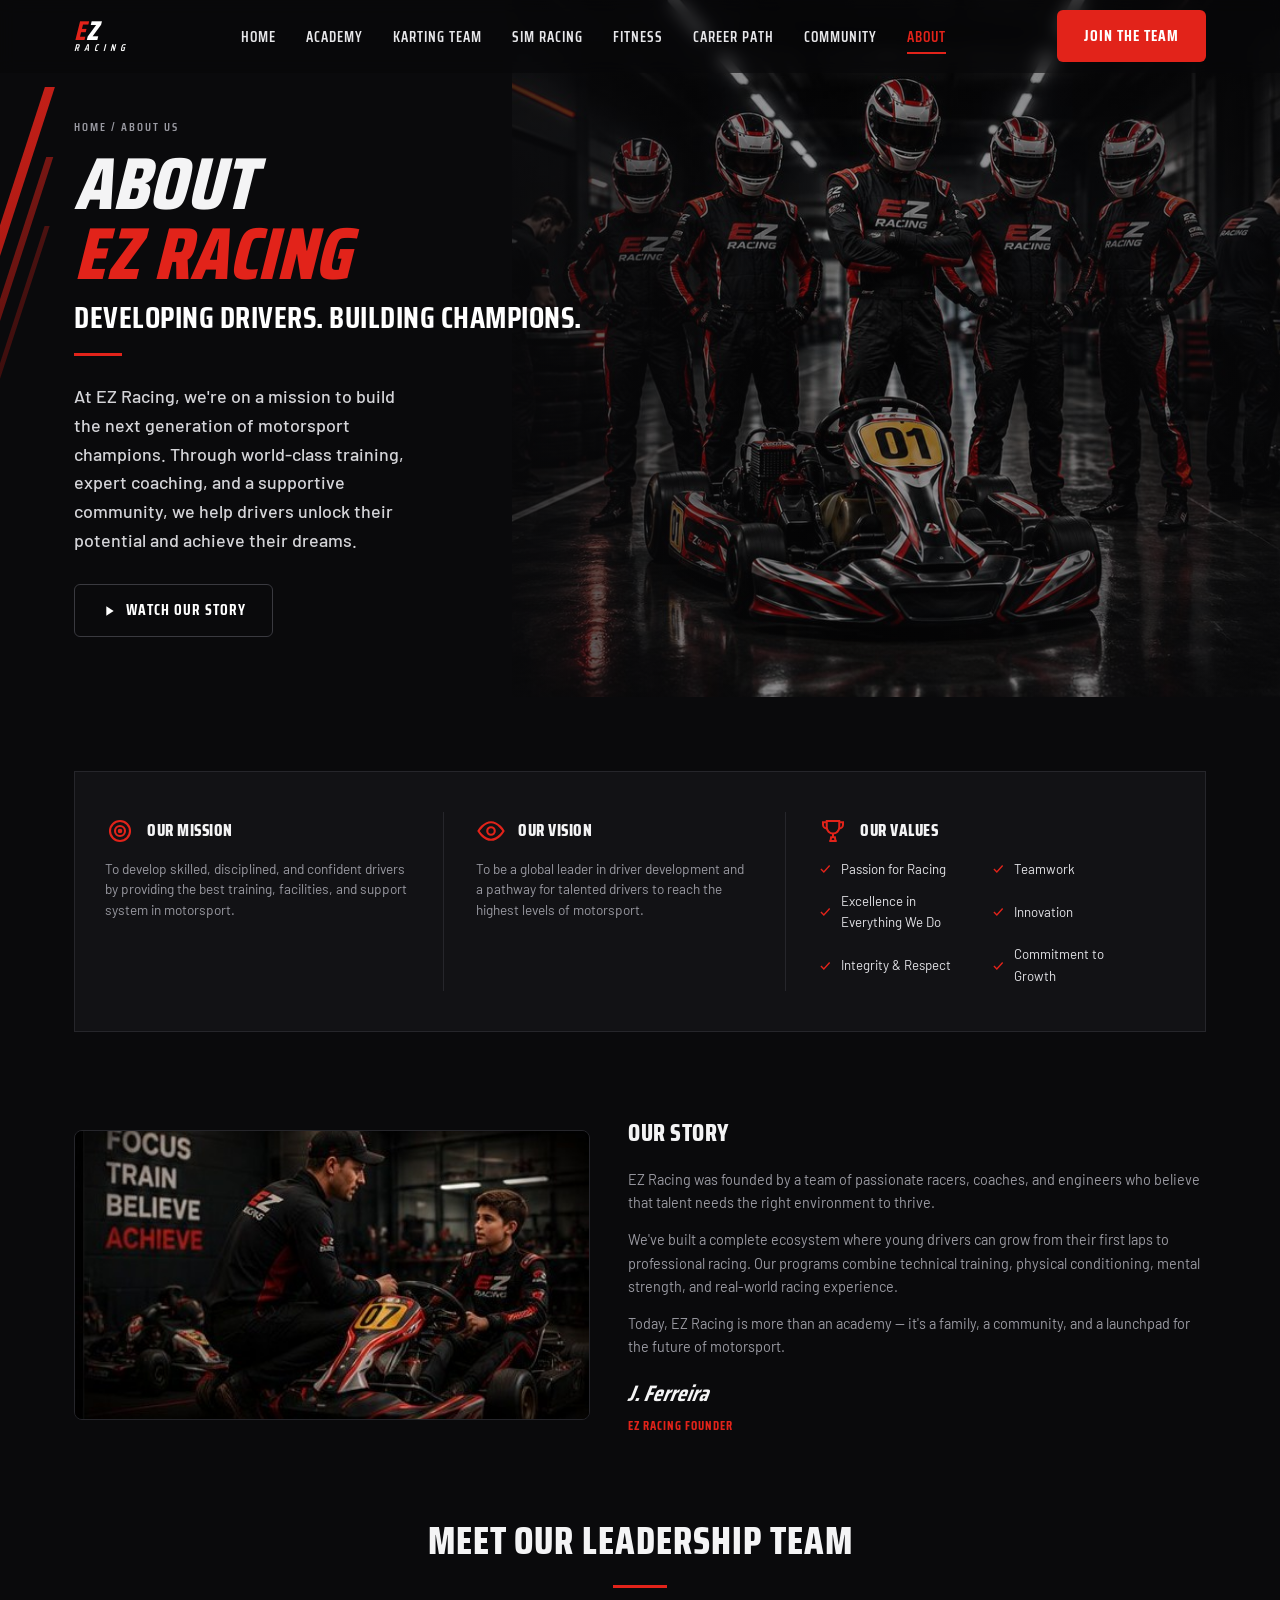
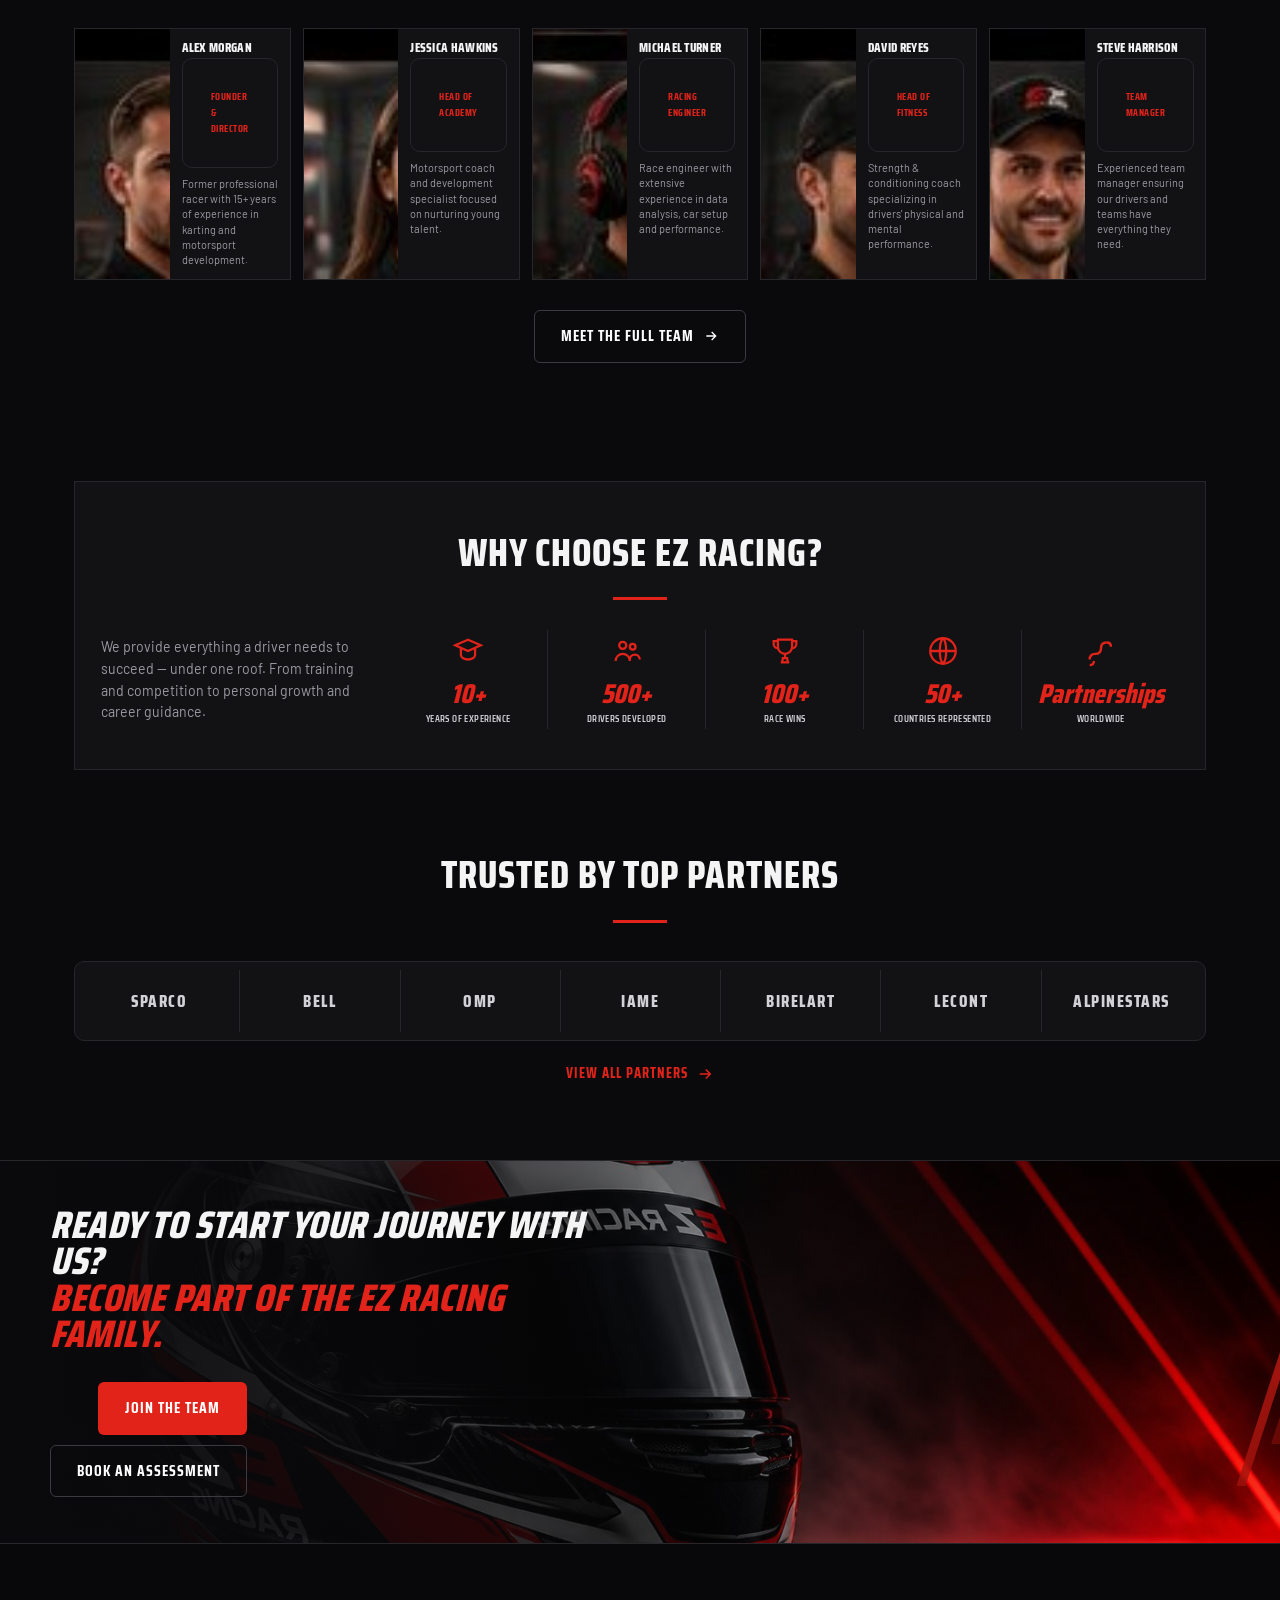
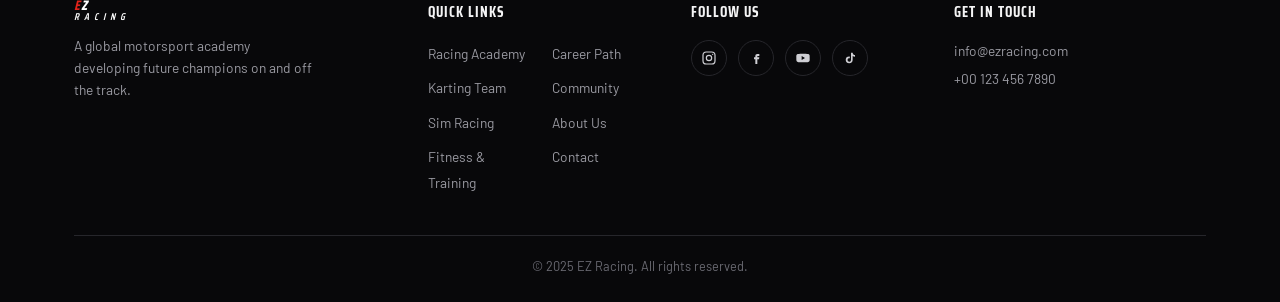
==== about.html @ 5714d6e9 "Add files via upload" ====
<!DOCTYPE html>
<html lang="en">
<head>
<meta charset="UTF-8">
<meta name="viewport" content="width=device-width, initial-scale=1.0">
<title>About — EZ Racing</title>
<link rel="preconnect" href="https://fonts.googleapis.com">
<link rel="preconnect" href="https://fonts.gstatic.com" crossorigin>
<link href="https://fonts.googleapis.com/css2?family=Saira+Condensed:ital,wght@0,500;0,600;0,700;0,800;1,700;1,800&family=Barlow:wght@400;500;600;700&display=swap" rel="stylesheet">
<link rel="stylesheet" href="assets/css/styles.css">
</head>
<body><header id="hdr">
  <div class="wrap nav">
    <a href="index.html" class="logo"><span class="e ez"><b>E</b>Z</span><small>RACING</small></a>
    <ul class="nav-links" id="navlinks">
      <li><a href="index.html">Home</a></li>
      <li><a href="academy.html">Academy</a></li>
      <li><a href="karting-team.html">Karting Team</a></li>
      <li><a href="sim-racing.html">Sim Racing</a></li>
      <li><a href="fitness.html">Fitness</a></li>
      <li><a href="career-path.html">Career Path</a></li>
      <li><a href="community.html">Community</a></li>
      <li><a href="about.html" class="active">About</a></li>
    </ul>
    <div class="nav-cta">
      <a href="contact.html?type=join" class="btn btn-red">Join The Team</a>
      <button class="hamburger" id="burger" aria-label="Menu"><span></span><span></span><span></span></button>
    </div>
  </div>
</header>
<section class="hero hero-sub">
  <div class="hero-bg"><div class="hero-kart"><img src="assets/img/karting-team.jpg" alt="EZ Racing team"></div></div>
  <div class="slash"><i></i><i></i><i></i></div>
  <div class="wrap hero-inner">
    <div class="crumb"><a href="index.html">Home</a> / About Us</div>
    <h1 class="display">About<br><span class="red">EZ Racing</span></h1>
    <span class="kt-sub">Developing Drivers. Building Champions.</span>
    <p class="lead">At EZ Racing, we're on a mission to build the next generation of motorsport champions. Through world-class training, expert coaching, and a supportive community, we help drivers unlock their potential and achieve their dreams.</p>
    <div class="hero-actions">
      <a href="about.html#story" class="btn btn-ghost btn-play"><svg viewBox="0 0 24 24" fill="currentColor"><path d="M8 5v14l11-7z"/></svg> Watch Our Story</a>
    </div>
  </div>
</section>

<section class="section">
  <div class="wrap">
    <div class="panel reveal" style="margin-top:0">
      <div class="mvv-grid">
        <div class="mvv">
          <div class="mvv-head"><svg viewBox="0 0 24 24" fill="none" stroke="currentColor" stroke-width="1.7"><circle cx="12" cy="12" r="8"/><circle cx="12" cy="12" r="4"/><circle cx="12" cy="12" r="1" fill="currentColor"/></svg><h3>Our Mission</h3></div>
          <p>To develop skilled, disciplined, and confident drivers by providing the best training, facilities, and support system in motorsport.</p>
        </div>
        <div class="mvv">
          <div class="mvv-head"><svg viewBox="0 0 24 24" fill="none" stroke="currentColor" stroke-width="1.7"><path d="M2 12s4-7 10-7 10 7 10 7-4 7-10 7-10-7-10-7z"/><circle cx="12" cy="12" r="3"/></svg><h3>Our Vision</h3></div>
          <p>To be a global leader in driver development and a pathway for talented drivers to reach the highest levels of motorsport.</p>
        </div>
        <div class="mvv">
          <div class="mvv-head"><svg viewBox="0 0 24 24" fill="none" stroke="currentColor" stroke-width="1.6"><path d="M7 4h10v5a5 5 0 0 1-10 0z"/><path d="M7 5H4v2a3 3 0 0 0 3 3M17 5h3v2a3 3 0 0 1-3 3"/><path d="M12 14v3M9 20h6M10 20l.5-3h3l.5 3"/></svg><h3>Our Values</h3></div>
          <ul class="vals"><li><svg viewBox="0 0 24 24" fill="none" stroke="currentColor" stroke-width="2.4"><path d="M5 12l5 5L20 6"/></svg>Passion for Racing</li><li><svg viewBox="0 0 24 24" fill="none" stroke="currentColor" stroke-width="2.4"><path d="M5 12l5 5L20 6"/></svg>Teamwork</li><li><svg viewBox="0 0 24 24" fill="none" stroke="currentColor" stroke-width="2.4"><path d="M5 12l5 5L20 6"/></svg>Excellence in Everything We Do</li><li><svg viewBox="0 0 24 24" fill="none" stroke="currentColor" stroke-width="2.4"><path d="M5 12l5 5L20 6"/></svg>Innovation</li><li><svg viewBox="0 0 24 24" fill="none" stroke="currentColor" stroke-width="2.4"><path d="M5 12l5 5L20 6"/></svg>Integrity &amp; Respect</li><li><svg viewBox="0 0 24 24" fill="none" stroke="currentColor" stroke-width="2.4"><path d="M5 12l5 5L20 6"/></svg>Commitment to Growth</li></ul>
        </div>
      </div>
    </div>
  </div>
</section>

<section class="section tight">
  <div class="wrap">
    <div class="story-grid">
      <div class="story-img reveal" id="story"><img src="assets/img/about-story.jpg" alt="EZ Racing coaching"></div>
      <div class="story-text reveal">
        <h2>Our Story</h2>
        <p>EZ Racing was founded by a team of passionate racers, coaches, and engineers who believe that talent needs the right environment to thrive.</p>
        <p>We've built a complete ecosystem where young drivers can grow from their first laps to professional racing. Our programs combine technical training, physical conditioning, mental strength, and real-world racing experience.</p>
        <p>Today, EZ Racing is more than an academy — it's a family, a community, and a launchpad for the future of motorsport.</p>
        <div class="sig">J. Ferreira</div>
        <div class="sig-label">EZ Racing Founder</div>
      </div>
    </div>
  </div>
</section>

<section class="section tight">
  <div class="wrap">
    <h2 class="section-title reveal">Meet Our Leadership Team</h2>
    <div class="lead-grid"><article class="leadcard reveal"><div class="m"><img src="assets/img/lead-alex.jpg" alt="Alex Morgan"></div><div class="b"><h3>Alex Morgan</h3><div class="role">Founder &amp; Director</div><p>Former professional racer with 15+ years of experience in karting and motorsport development.</p></div></article>
<article class="leadcard reveal"><div class="m"><img src="assets/img/lead-jessica.jpg" alt="Jessica Hawkins"></div><div class="b"><h3>Jessica Hawkins</h3><div class="role">Head of Academy</div><p>Motorsport coach and development specialist focused on nurturing young talent.</p></div></article>
<article class="leadcard reveal"><div class="m"><img src="assets/img/lead-michael.jpg" alt="Michael Turner"></div><div class="b"><h3>Michael Turner</h3><div class="role">Racing Engineer</div><p>Race engineer with extensive experience in data analysis, car setup and performance.</p></div></article>
<article class="leadcard reveal"><div class="m"><img src="assets/img/lead-david.jpg" alt="David Reyes"></div><div class="b"><h3>David Reyes</h3><div class="role">Head of Fitness</div><p>Strength &amp; conditioning coach specializing in drivers' physical and mental performance.</p></div></article>
<article class="leadcard reveal"><div class="m"><img src="assets/img/lead-steve.jpg" alt="Steve Harrison"></div><div class="b"><h3>Steve Harrison</h3><div class="role">Team Manager</div><p>Experienced team manager ensuring our drivers and teams have everything they need.</p></div></article></div>
    <div style="text-align:center;margin-top:30px"><a href="drivers.html" class="btn btn-ghost">Meet The Full Team <svg viewBox="0 0 24 24" fill="none" stroke="currentColor" stroke-width="2"><path d="M5 12h14M13 6l6 6-6 6"/></svg></a></div>
  </div>
</section>

<section class="section tight">
  <div class="wrap">
    <div class="panel reveal">
      <h2 class="section-title" style="margin-top:0">Why Choose EZ Racing?</h2>
      <div class="why-grid" style="margin-top:30px">
        <p>We provide everything a driver needs to succeed — under one roof. From training and competition to personal growth and career guidance.</p>
        <div class="why-stats"><div class="action-stat"><svg viewBox="0 0 24 24" fill="none" stroke="currentColor" stroke-width="1.6"><path d="M3 8l9-4 9 4-9 4-9-4Z"/><path d="M7 10v5c0 1.5 2.5 3 5 3s5-1.5 5-3v-5"/></svg><div class="n">10+</div><div class="k">Years of Experience</div></div><div class="action-stat"><svg viewBox="0 0 24 24" fill="none" stroke="currentColor" stroke-width="1.6"><circle cx="9" cy="8" r="2.5"/><circle cx="16" cy="9" r="2"/><path d="M4 19c0-3 2.5-5 5-5s5 2 5 5M14 18c0-2 1.5-3.5 3.5-3.5S21 16 21 18"/></svg><div class="n">500+</div><div class="k">Drivers Developed</div></div><div class="action-stat"><svg viewBox="0 0 24 24" fill="none" stroke="currentColor" stroke-width="1.6"><path d="M7 4h10v5a5 5 0 0 1-10 0z"/><path d="M7 5H4v2a3 3 0 0 0 3 3M17 5h3v2a3 3 0 0 1-3 3"/><path d="M12 14v3M9 20h6M10 20l.5-3h3l.5 3"/></svg><div class="n">100+</div><div class="k">Race Wins</div></div><div class="action-stat"><svg viewBox="0 0 24 24" fill="none" stroke="currentColor" stroke-width="1.6"><circle cx="12" cy="12" r="9"/><path d="M3 12h18M12 3c3 3 3 15 0 18M12 3c-3 3-3 15 0 18"/></svg><div class="n">50+</div><div class="k">Countries Represented</div></div><div class="action-stat"><svg viewBox="0 0 24 24" fill="none" stroke="currentColor" stroke-width="1.7"><path d="M16 6c-3 0-4 2-4 4s-1 4-4 4-4 2-4 4"/><path d="M16 6c2 0 3 1 3 3M4 22c2 0 3-1 3-3"/></svg><div class="n">Partnerships</div><div class="k">Worldwide</div></div></div>
      </div>
    </div>
  </div>
</section>

<section class="section tight">
  <div class="wrap">
    <h2 class="section-title reveal">Trusted By Top Partners</h2>
    <div class="partners reveal" id="partners"><div class="partner">Sparco</div><div class="partner">Bell</div><div class="partner">OMP</div><div class="partner">IAME</div><div class="partner">BirelART</div><div class="partner">LeCont</div><div class="partner">Alpinestars</div></div>
    <div class="partners-view"><a href="about.html#partners" class="link-red">View All Partners <svg viewBox="0 0 24 24" fill="none" stroke="currentColor" stroke-width="2"><path d="M5 12h14M13 6l6 6-6 6"/></svg></a></div>
  </div>
</section>

<section class="cta">
  <div class="cta-bg"><img class="cta-helmet" src="assets/img/helmet.jpg" alt="EZ Racing helmet"></div>
  <div class="slash-r"><i></i><i></i></div>
  <div class="wrap cta-inner">
    <div>
      <h2 class="display">Ready To Start Your Journey With Us?<br><span class="red">Become Part Of The EZ Racing Family.</span></h2>
    </div>
    <div class="cta-actions">
      <a href="contact.html?type=join" class="btn btn-red">Join The Team</a>
      <a href="contact.html?type=booking" class="btn btn-ghost">Book An Assessment</a>
    </div>
  </div>
</section>
<footer>
  <div class="wrap">
    <div class="foot-grid">
      <div class="foot-col foot-about">
        <a href="index.html" class="logo"><span class="e ez"><b>E</b>Z</span><small>RACING</small></a>
        <p>A global motorsport academy developing future champions on and off the track.</p>
      </div>
      <div class="foot-col links">
        <h4>Quick Links</h4>
        <ul>
          <li><a href="academy.html">Racing Academy</a></li>
          <li><a href="career-path.html">Career Path</a></li>
          <li><a href="karting-team.html">Karting Team</a></li>
          <li><a href="community.html">Community</a></li>
          <li><a href="sim-racing.html">Sim Racing</a></li>
          <li><a href="about.html">About Us</a></li>
          <li><a href="fitness.html">Fitness &amp; Training</a></li>
          <li><a href="contact.html">Contact</a></li>
        </ul>
      </div>
      <div class="foot-col">
        <h4>Follow Us</h4>
        <div class="socials">
          <a href="https://instagram.com" aria-label="Instagram" target="_blank" rel="noopener"><svg viewBox="0 0 24 24" fill="none" stroke="currentColor" stroke-width="1.8"><rect x="3" y="3" width="18" height="18" rx="5"/><circle cx="12" cy="12" r="4"/><circle cx="17.5" cy="6.5" r="1" fill="currentColor" stroke="none"/></svg></a>
          <a href="https://facebook.com" aria-label="Facebook" target="_blank" rel="noopener"><svg viewBox="0 0 24 24" fill="currentColor"><path d="M14 9h3V6h-3c-2 0-3 1.3-3 3.2V11H9v3h2v7h3v-7h2.5l.5-3H14V9.5c0-.4.2-.5.6-.5Z"/></svg></a>
          <a href="https://youtube.com" aria-label="YouTube" target="_blank" rel="noopener"><svg viewBox="0 0 24 24" fill="currentColor"><path d="M22 8.2a3 3 0 0 0-2.1-2.1C18 5.5 12 5.5 12 5.5s-6 0-7.9.6A3 3 0 0 0 2 8.2 31 31 0 0 0 2 12a31 31 0 0 0 .1 3.8 3 3 0 0 0 2.1 2.1c1.9.6 7.8.6 7.8.6s6 0 7.9-.6a3 3 0 0 0 2.1-2.1A31 31 0 0 0 22 12a31 31 0 0 0-.1-3.8ZM10 15V9l5 3Z"/></svg></a>
          <a href="https://tiktok.com" aria-label="TikTok" target="_blank" rel="noopener"><svg viewBox="0 0 24 24" fill="currentColor"><path d="M16 4c.3 2 1.6 3.4 3.5 3.6v2.6c-1.3 0-2.5-.4-3.5-1.1v5.7a5.2 5.2 0 1 1-5.2-5.2c.3 0 .6 0 .9.1v2.7a2.6 2.6 0 1 0 1.8 2.5V4Z"/></svg></a>
        </div>
      </div>
      <div class="foot-col foot-contact">
        <h4>Get In Touch</h4>
        <p>info@ezracing.com</p>
        <p>+00 123 456 7890</p>
      </div>
    </div>
    <div class="foot-bottom">© 2025 EZ Racing. All rights reserved.</div>
  </div>
</footer><script>
const hdr=document.getElementById('hdr');
addEventListener('scroll',()=>hdr.classList.toggle('scrolled',scrollY>20));
const burger=document.getElementById('burger'), nav=document.getElementById('navlinks');
burger.addEventListener('click',()=>nav.classList.toggle('open'));
nav.querySelectorAll('a').forEach(a=>a.addEventListener('click',()=>nav.classList.remove('open')));
const io=new IntersectionObserver((es)=>{es.forEach((e,i)=>{if(e.isIntersecting){setTimeout(()=>e.target.classList.add('in'),(i%6)*70);io.unobserve(e.target)}});},{threshold:.12});
document.querySelectorAll('.reveal').forEach(el=>io.observe(el));
setTimeout(()=>document.querySelectorAll('.reveal:not(.in)').forEach(el=>el.classList.add('in')),2500);
</script>
</body>
</html>
---- assets/css/styles.css ----
/* ============ TOKENS ============ */
:root{
  --bg:#0a0a0c;
  --bg-2:#121215;
  --bg-3:#181819;
  --line:#26262b;
  --text:#f4f4f5;
  --muted:#9a9aa2;
  --red:#e2231a;
  --red-bright:#ff3b2f;
  --red-deep:#9e120c;
  --radius:6px;
  --maxw:1180px;
  --ease:cubic-bezier(.4,0,.2,1);
}
*{margin:0;padding:0;box-sizing:border-box}
html{scroll-behavior:smooth}
body{
  background:var(--bg);
  color:var(--text);
  font-family:'Barlow',sans-serif;
  line-height:1.6;
  overflow-x:hidden;
  -webkit-font-smoothing:antialiased;
}
a{color:inherit;text-decoration:none}
img{max-width:100%;display:block}
.wrap{max-width:var(--maxw);margin:0 auto;padding:0 24px}

/* ============ DISPLAY TYPE ============ */
.display{
  font-family:'Saira Condensed',sans-serif;
  font-weight:800;
  font-style:italic;
  text-transform:uppercase;
  line-height:.95;
  letter-spacing:.5px;
}
.red{color:var(--red)}
.eyebrow{
  font-family:'Saira Condensed',sans-serif;
  font-weight:700;font-style:italic;text-transform:uppercase;
  color:var(--red);letter-spacing:1.5px;font-size:.95rem;
}
.section-title{
  font-family:'Saira Condensed',sans-serif;font-weight:800;
  text-transform:uppercase;text-align:center;font-size:clamp(1.6rem,3.5vw,2.4rem);
  letter-spacing:1px;
}
.section-title::after{
  content:"";display:block;width:54px;height:3px;background:var(--red);
  margin:14px auto 0;
}

/* ============ BUTTONS ============ */
.btn{
  display:inline-flex;align-items:center;gap:9px;white-space:nowrap;
  font-family:'Saira Condensed',sans-serif;font-weight:700;
  text-transform:uppercase;letter-spacing:1px;font-size:.95rem;
  padding:13px 26px;border-radius:var(--radius);cursor:pointer;
  border:1px solid transparent;transition:.25s var(--ease);
}
.btn-red{background:var(--red);color:#fff}
.btn-red:hover{background:var(--red-bright);transform:translateY(-2px);box-shadow:0 10px 26px -8px rgba(226,35,26,.7)}
.btn-ghost{background:transparent;border-color:#3a3a40;color:#fff}
.btn-ghost:hover{border-color:#fff;background:rgba(255,255,255,.06)}
.btn svg{width:16px;height:16px}

/* ============ IMAGE PLACEHOLDERS ============ */
/* Swap these for your real images: replace the element with <img src="..."> */
.ph{
  position:relative;overflow:hidden;
  background:
    radial-gradient(120% 120% at 70% 20%,rgba(226,35,26,.16),transparent 55%),
    linear-gradient(135deg,#1a1a1e 0%,#0d0d10 100%);
  border:1px solid var(--line);
  display:flex;align-items:center;justify-content:center;
}
.ph::before{
  content:"";position:absolute;inset:0;opacity:.5;
  background-image:repeating-linear-gradient(115deg,rgba(255,255,255,.025) 0 2px,transparent 2px 9px);
}
.ph .ph-label{
  position:relative;z-index:1;font-family:'Saira Condensed',sans-serif;
  font-weight:600;font-style:italic;text-transform:uppercase;letter-spacing:1px;
  color:rgba(255,255,255,.28);font-size:.8rem;text-align:center;padding:0 10px;
}
.ph .ez-mark{
  position:absolute;right:12px;bottom:9px;z-index:1;
  font-family:'Saira Condensed',sans-serif;font-style:italic;font-weight:800;
  font-size:.9rem;color:rgba(255,255,255,.14);letter-spacing:1px;
}

/* ============ HEADER ============ */
header{
  position:fixed;top:0;left:0;width:100%;z-index:100;
  background:rgba(8,8,10,.55);backdrop-filter:blur(8px);
  border-bottom:1px solid transparent;transition:.3s var(--ease);
}
header.scrolled{background:rgba(8,8,10,.95);border-bottom-color:var(--line)}
.nav{display:flex;align-items:center;justify-content:space-between;height:72px}
.logo{font-family:'Saira Condensed',sans-serif;font-style:italic;font-weight:800;
  font-size:1.7rem;line-height:.8;letter-spacing:.5px;display:flex;flex-direction:column}
.logo .e{display:flex;align-items:baseline}
.logo .ez{color:#fff}.logo .ez b{color:var(--red)}
.logo small{font-size:.62rem;letter-spacing:5px;color:#fff;font-weight:600;margin-top:2px}
.nav-links{display:flex;gap:30px;list-style:none}
.nav-links a{
  font-family:'Saira Condensed',sans-serif;font-weight:600;text-transform:uppercase;
  font-size:.92rem;letter-spacing:1px;color:#e7e7ea;padding:6px 0;position:relative;transition:.2s;white-space:nowrap}
.nav-links a::after{content:"";position:absolute;left:0;bottom:0;width:0;height:2px;background:var(--red);transition:.25s var(--ease)}
.nav-links a:hover{color:#fff}
.nav-links a:hover::after,.nav-links a.active::after{width:100%}
.nav-links a.active{color:var(--red)}
.nav-cta{display:flex;align-items:center;gap:16px}
.hamburger{display:none;flex-direction:column;gap:5px;background:none;border:0;cursor:pointer;padding:6px}
.hamburger span{width:26px;height:2px;background:#fff;transition:.3s var(--ease)}

/* ============ HERO ============ */
.hero{position:relative;min-height:100vh;display:flex;align-items:center;padding:120px 0 60px;overflow:hidden}
.hero-bg{position:absolute;inset:0;z-index:0}
.hero-bg::after{content:"";position:absolute;inset:0;
  background:linear-gradient(90deg,var(--bg) 0%,rgba(10,10,12,.85) 35%,rgba(10,10,12,.35) 65%,rgba(10,10,12,.6) 100%)}
.hero-ph{position:absolute;inset:0;border:0}
.hero-ph::before{opacity:.25}
.slash{position:absolute;left:-40px;top:0;height:100%;z-index:1;display:flex;gap:14px;align-items:center}
.slash i{display:block;width:10px;height:75%;background:linear-gradient(var(--red),var(--red-deep));transform:skewX(-18deg);opacity:.85}
.slash i:nth-child(2){height:55%;opacity:.5;width:7px}
.slash i:nth-child(3){height:35%;opacity:.3;width:5px}
.hero-inner{position:relative;z-index:2;width:100%}
.hero h1{font-size:clamp(2.6rem,7vw,5.4rem);max-width:11ch}
.hero p.lead{margin:22px 0 30px;color:#d4d4d8;font-size:1.12rem;max-width:34ch;font-weight:500}
.hero-actions{display:flex;gap:14px;flex-wrap:wrap;margin-bottom:46px}
.hero-feats{display:flex;gap:34px;flex-wrap:wrap}
.feat{display:flex;align-items:center;gap:11px}
.feat svg{width:30px;height:30px;color:#fff;flex-shrink:0}
.feat span{font-family:'Saira Condensed',sans-serif;font-weight:700;text-transform:uppercase;
  font-size:.82rem;letter-spacing:.5px;line-height:1.1}
.scroll-tag{position:absolute;right:18px;bottom:60px;z-index:2;writing-mode:vertical-rl;
  font-family:'Saira Condensed',sans-serif;font-size:.7rem;letter-spacing:3px;color:var(--muted);text-transform:uppercase}
.scroll-tag::before{content:"";display:block;width:1px;height:46px;background:var(--muted);margin:0 auto 10px}

/* ============ OFFER ============ */
.offer{padding:88px 0}
.offer-grid{display:grid;grid-template-columns:repeat(6,1fr);gap:14px;margin-top:46px}
.ocard{background:var(--bg-2);border:1px solid var(--line);overflow:hidden;
  display:flex;flex-direction:column;transition:.3s var(--ease)}
.ocard:hover{transform:translateY(-6px);border-color:#3a3a40}
.ocard .ph{aspect-ratio:4/3}
.ocard:hover .ph{filter:brightness(1.12)}
.ocard-body{padding:18px 16px 20px;flex:1;display:flex;flex-direction:column}
.ocard .oicon{color:var(--red);width:26px;height:26px;margin-bottom:10px}
.ocard h3{font-family:'Saira Condensed',sans-serif;font-weight:700;text-transform:uppercase;
  font-size:1.05rem;letter-spacing:.5px;line-height:1.05;margin-bottom:9px}
.ocard p{color:var(--muted);font-size:.88rem;flex:1}
.ocard .arrow{color:var(--red);margin-top:14px;width:22px;height:22px;transition:.25s var(--ease)}
.ocard:hover .arrow{transform:translateX(6px)}

/* ============ ABOUT ============ */
.about{padding:30px 0 88px}
.about-grid{display:grid;grid-template-columns:1.05fr 1fr;gap:0;align-items:stretch;
  border:1px solid var(--line);background:var(--bg-2)}
.about-grid .ph{min-height:380px}
.about-text{padding:48px 44px}
.about-text h2{font-size:clamp(1.7rem,3.6vw,2.5rem);margin:14px 0 18px}
.about-text p{color:var(--muted);margin-bottom:28px;max-width:46ch}
.stats{display:grid;grid-template-columns:repeat(4,1fr);gap:18px}
.stat .num{font-family:'Saira Condensed',sans-serif;font-style:italic;font-weight:800;
  color:var(--red);font-size:1.9rem;line-height:1}
.stat .lbl{font-family:'Saira Condensed',sans-serif;font-weight:600;text-transform:uppercase;
  font-size:.72rem;letter-spacing:.5px;color:#cfcfd4;margin-top:6px}

/* ============ EVENTS ============ */
.events{padding:0 0 88px}
.events-grid{display:grid;grid-template-columns:repeat(4,1fr);gap:16px;margin-top:46px}
.ecard{background:var(--bg-2);border:1px solid var(--line);overflow:hidden;
  position:relative;transition:.3s var(--ease)}
.ecard:hover{transform:translateY(-6px);border-color:#3a3a40}
.ecard .ph{aspect-ratio:16/10}
.date-badge{position:absolute;top:12px;left:12px;z-index:3;background:rgba(8,8,10,.88);
  border:1px solid var(--line);text-align:center;padding:7px 11px;line-height:1}
.date-badge .m{font-family:'Saira Condensed',sans-serif;font-weight:700;text-transform:uppercase;
  font-size:.68rem;color:#cfcfd4;letter-spacing:1px}
.date-badge .d{font-family:'Saira Condensed',sans-serif;font-style:italic;font-weight:800;
  color:var(--red);font-size:1.5rem}
.ecard-body{padding:16px}
.ecard-body h3{font-family:'Saira Condensed',sans-serif;font-weight:700;text-transform:uppercase;
  font-size:1rem;letter-spacing:.5px;margin-bottom:6px}
.ecard-body p{color:var(--muted);font-size:.84rem}
.events .more{display:flex;justify-content:flex-end;margin-top:22px}
.link-red{font-family:'Saira Condensed',sans-serif;font-weight:700;text-transform:uppercase;
  color:var(--red);letter-spacing:1px;display:inline-flex;align-items:center;gap:8px;font-size:.9rem}
.link-red svg{width:18px;height:18px;transition:.25s var(--ease)}
.link-red:hover svg{transform:translateX(5px)}

/* ============ CTA ============ */
.cta{position:relative;overflow:hidden;border-top:1px solid var(--line);border-bottom:1px solid var(--line)}
.cta-bg{position:absolute;inset:0;z-index:0}
.cta-helmet{width:100%;height:100%;object-fit:cover;object-position:center}
.cta-bg::after{content:"";position:absolute;inset:0;
  background:linear-gradient(90deg,var(--bg) 0%,rgba(8,8,10,.88) 28%,rgba(8,8,10,.32) 60%,rgba(8,8,10,0) 100%)}
.cta .slash-r{position:absolute;right:-30px;top:0;height:100%;display:flex;gap:12px;align-items:center;z-index:1}
.cta .slash-r i{width:9px;height:70%;background:linear-gradient(var(--red),var(--red-deep));transform:skewX(-18deg);opacity:.8}
.cta .slash-r i:nth-child(2){height:48%;opacity:.45}
.cta-inner{position:relative;z-index:2;display:flex;align-items:center;justify-content:space-between;
  gap:30px;padding:46px 0;flex-wrap:wrap;min-height:290px;padding-right:48%;justify-content:flex-start}
.cta h2{font-size:clamp(1.6rem,3.6vw,2.4rem)}
.cta p{color:var(--muted);margin-top:10px;max-width:42ch}

/* ============ FOOTER ============ */
footer{padding:56px 0 26px;background:#08080a}
.foot-grid{display:grid;grid-template-columns:1.4fr 1fr 1fr 1.1fr;gap:34px}
.foot-about p{color:var(--muted);font-size:.86rem;margin-top:14px;max-width:30ch}
.foot-col h4{font-family:'Saira Condensed',sans-serif;font-weight:700;text-transform:uppercase;
  letter-spacing:1px;font-size:.92rem;margin-bottom:16px}
.foot-col ul{list-style:none;display:grid;gap:9px}
.foot-col.links ul{grid-template-columns:1fr 1fr;gap:9px 18px}
.foot-col a{color:var(--muted);font-size:.86rem;transition:.2s}
.foot-col a:hover{color:var(--red)}
.socials{display:flex;gap:11px;margin-bottom:18px}
.socials a{width:36px;height:36px;border:1px solid var(--line);border-radius:50%;
  display:flex;align-items:center;justify-content:center;color:#cfcfd4;transition:.25s var(--ease)}
.socials a:hover{background:var(--red);border-color:var(--red);color:#fff;transform:translateY(-3px)}
.socials svg{width:16px;height:16px}
.foot-contact p{color:var(--muted);font-size:.86rem;margin-bottom:6px}
.foot-bottom{border-top:1px solid var(--line);margin-top:40px;padding-top:20px;text-align:center;
  color:#6a6a72;font-size:.8rem}

/* ============ REVEAL ANIM ============ */
.reveal{opacity:0;transform:translateY(26px);transition:.7s var(--ease)}
.reveal.in{opacity:1;transform:none}
@keyframes fadeUp{from{opacity:0;transform:translateY(30px)}to{opacity:1;transform:none}}
.hero h1,.hero p.lead,.hero-actions,.hero-feats{animation:fadeUp .8s var(--ease) both}
.hero p.lead{animation-delay:.12s}
.hero-actions{animation-delay:.24s}
.hero-feats{animation-delay:.36s}


/* ---- embedded images ---- */
.ph img{position:absolute;inset:0;width:100%;height:100%;object-fit:cover;display:block;z-index:1}
.ph .ph-label,.ph .ez-mark{display:none}
.hero-kart{position:absolute;right:0;top:0;width:62%;height:100%;overflow:hidden}
.hero-kart img{width:100%;height:100%;object-fit:cover;object-position:center}
@media(max-width:900px){.hero-kart{width:100%;opacity:.5}}

/* ============ RESPONSIVE ============ */
@media(max-width:900px){
  .cta-inner{padding-right:0;min-height:0}
  .cta-bg::after{background:linear-gradient(0deg,rgba(8,8,10,.82),rgba(8,8,10,.62))}
}
@media(max-width:1020px){
  .offer-grid{grid-template-columns:repeat(3,1fr)}
  .about-grid{grid-template-columns:1fr}
  .about-grid .ph{min-height:260px}
}
@media(max-width:900px){
  .nav-links,.nav-cta .btn{display:none}
  .hamburger{display:flex}
  .nav-links.open{display:flex;position:absolute;top:72px;left:0;width:100%;flex-direction:column;
    gap:0;background:rgba(8,8,10,.98);border-bottom:1px solid var(--line);padding:8px 0}
  .nav-links.open li{padding:0 24px}
  .nav-links.open a{display:block;padding:13px 0;border-bottom:1px solid var(--line)}
  .events-grid{grid-template-columns:repeat(2,1fr)}
  .hero{min-height:auto;padding:110px 0 50px}
  .hero-bg::after{background:linear-gradient(180deg,rgba(10,10,12,.55) 0%,rgba(10,10,12,.85) 100%)}
}
@media(max-width:680px){
  .offer-grid{grid-template-columns:repeat(2,1fr)}
  .stats{grid-template-columns:repeat(2,1fr);gap:22px}
  .about-text{padding:34px 26px}
  .cta-inner{flex-direction:column;align-items:flex-start;text-align:left}
  .foot-grid{grid-template-columns:1fr 1fr;gap:28px}
  .hero-feats{gap:18px 26px}
}
@media(max-width:460px){
  .offer-grid{grid-template-columns:1fr}
  .events-grid{grid-template-columns:1fr}
  .foot-grid{grid-template-columns:1fr}
  .hero-actions .btn{width:100%;justify-content:center}
}


/* ===== ACADEMY PAGE ===== */
.crumb{font-family:'Saira Condensed',sans-serif;font-weight:600;letter-spacing:2px;font-size:.74rem;
  color:var(--muted);text-transform:uppercase;margin-bottom:12px}
.crumb a{color:var(--muted)} .crumb a:hover{color:var(--red)}
.hero.hero-sub{min-height:auto;padding:118px 0 60px}
.hero.hero-sub .hero-kart{width:60%}
.hero .subhead{font-family:'Saira Condensed',sans-serif;font-weight:700;text-transform:none;
  font-size:clamp(1.25rem,2.7vw,1.8rem);line-height:1.12;color:#fff;margin-bottom:18px}
.hero.hero-sub h1{font-size:clamp(2.3rem,6.3vw,4.6rem);margin-bottom:4px}
.hero.hero-sub .hero-feats{margin:30px 0}
.hero.hero-sub .hero-actions{margin-bottom:0}

.section{padding:74px 0}
.section.tight{padding:0 0 74px}

/* programs */
.programs-grid{display:grid;grid-template-columns:1fr 1fr;gap:22px;margin-top:44px}
.pcard{display:grid;grid-template-columns:1.08fr .92fr;background:var(--bg-2);
  border:1px solid var(--line);overflow:hidden;transition:.3s var(--ease)}
.pcard:hover{border-color:#3a3a40}
.pcard-body{padding:30px 26px;display:flex;flex-direction:column}
.ptitle{display:flex;align-items:center;gap:12px;margin-bottom:13px}
.ptitle svg{width:30px;height:30px;color:var(--red);flex-shrink:0}
.ptitle h3{font-family:'Saira Condensed',sans-serif;font-weight:800;text-transform:uppercase;
  font-size:1.45rem;letter-spacing:.5px}
.pcard > .pcard-body > p{color:var(--muted);font-size:.9rem;margin-bottom:18px}
.checklist{list-style:none;display:grid;gap:11px;margin-bottom:24px}
.checklist li{display:flex;align-items:center;gap:10px;font-size:.9rem;color:#e3e3e7}
.checklist li svg{width:15px;height:15px;color:var(--red);flex-shrink:0}
.pcard .btn{align-self:flex-start;margin-top:auto}
.pcard-media{position:relative;min-height:310px}
.pcard-media img{position:absolute;inset:0;width:100%;height:100%;object-fit:cover}
.pcard-media::after{content:"";position:absolute;inset:0;
  background:linear-gradient(90deg,var(--bg-2),transparent 30%)}

/* what you will learn */
.panel{background:var(--bg-2);border:1px solid var(--line);padding:40px 26px;margin-top:44px}
.learn-grid{display:grid;grid-template-columns:repeat(6,1fr)}
.learn-item{padding:6px 16px;text-align:center;border-left:1px solid var(--line)}
.learn-item:first-child{border-left:0}
.learn-item .lic{color:var(--red);width:38px;height:38px;margin:0 auto 14px;display:block}
.learn-item h4{font-family:'Saira Condensed',sans-serif;font-weight:700;text-transform:uppercase;
  font-size:.92rem;letter-spacing:.5px;margin-bottom:9px}
.learn-item p{color:var(--muted);font-size:.8rem;line-height:1.45}

/* expert coaching */
.coach-grid{display:grid;grid-template-columns:1.12fr 1fr .82fr;margin-top:44px;
  background:var(--bg-2);border:1px solid var(--line);overflow:hidden}
.coach-text{padding:36px 30px}
.coach-text h2{font-family:'Saira Condensed',sans-serif;font-weight:800;font-style:italic;
  text-transform:uppercase;font-size:clamp(1.35rem,2.7vw,1.95rem);letter-spacing:.5px;margin-bottom:14px}
.coach-text>p{color:var(--muted);margin-bottom:24px;font-size:.92rem}
.coach-checks{list-style:none;display:grid;grid-template-columns:1fr 1fr;gap:12px 22px}
.coach-checks li{display:flex;align-items:center;gap:10px;font-size:.88rem;color:#e3e3e7}
.coach-checks li svg{width:15px;height:15px;color:var(--red);flex-shrink:0}
.coach-media{position:relative;min-height:330px}
.coach-media img{position:absolute;inset:0;width:100%;height:100%;object-fit:cover}
.coach-quote{padding:36px 28px;background:var(--bg-3);display:flex;flex-direction:column;justify-content:center}
.coach-quote .qmark{font-family:'Saira Condensed',sans-serif;font-style:italic;font-weight:800;
  color:var(--red);font-size:3.2rem;line-height:.5;margin-bottom:18px}
.coach-quote p{color:#eaeaee;font-size:1.02rem;line-height:1.5;margin-bottom:18px}
.coach-quote .attr{font-family:'Saira Condensed',sans-serif;font-weight:700;text-transform:uppercase;
  letter-spacing:1.5px;color:var(--muted);font-size:.78rem}

/* cta two actions */
.cta-actions{display:flex;flex-direction:column;align-items:flex-end;gap:10px}
.cta-actions .link-red{font-size:.86rem}
@media(max-width:680px){.cta-actions{align-items:flex-start}}

/* responsive */
@media(max-width:1020px){
  .programs-grid{grid-template-columns:1fr}
  .learn-grid{grid-template-columns:repeat(3,1fr);row-gap:34px}
  .learn-item:nth-child(3n+1){border-left:0}
  .coach-grid{grid-template-columns:1fr}
  .coach-media{min-height:260px;order:-1}
}
@media(max-width:680px){
  .learn-grid{grid-template-columns:repeat(2,1fr);row-gap:32px}
  .learn-item{border-left:1px solid var(--line)}
  .learn-item:nth-child(odd){border-left:0}
  .pcard{grid-template-columns:1fr}
  .pcard-media{min-height:200px;order:-1}
  .pcard-media::after{background:linear-gradient(0deg,var(--bg-2),transparent 40%)}
  .coach-checks{grid-template-columns:1fr}
}


/* ===== KARTING TEAM PAGE ===== */
.kt-sub{font-family:'Saira Condensed',sans-serif;font-weight:700;text-transform:uppercase;
  font-size:clamp(1.3rem,2.8vw,1.9rem);letter-spacing:.5px;color:#fff;margin-bottom:4px;display:inline-block}
.kt-sub::after{content:"";display:block;width:48px;height:3px;background:var(--red);margin-top:12px}

.program-wrap{border:1px solid var(--line);border-radius:10px;padding:44px 30px 34px;
  background:rgba(255,255,255,.012);margin-top:8px}
.program-wrap .section-title{margin-top:0}
.prog-sub{text-align:center;color:var(--muted);max-width:64ch;margin:16px auto 38px;font-size:.95rem}
.prog-grid{display:grid;grid-template-columns:repeat(6,1fr);gap:14px}
.pcard2{background:var(--bg-3);border:1px solid var(--line);border-radius:8px;padding:24px 16px;
  text-align:center;transition:.3s var(--ease)}
.pcard2:hover{transform:translateY(-5px);border-color:#3a3a40}
.pcard2 .pic{color:var(--red);width:38px;height:38px;margin:0 auto 14px;display:block}
.pcard2 h3{font-family:'Saira Condensed',sans-serif;font-weight:700;text-transform:uppercase;
  font-size:.95rem;letter-spacing:.4px;line-height:1.05;margin-bottom:10px}
.pcard2 h3::after{content:"";display:block;width:26px;height:2px;background:var(--red);margin:8px auto 0}
.pcard2 p{color:var(--muted);font-size:.8rem;line-height:1.45}

.cal-grid{display:grid;grid-template-columns:1.25fr .9fr 1.02fr;gap:22px;margin-top:44px}
.calendar{border:1px solid var(--line);border-radius:10px;padding:26px 24px;display:flex;flex-direction:column}
.calendar h3,.benefits h3{font-family:'Saira Condensed',sans-serif;font-weight:800;font-style:italic;
  text-transform:uppercase;font-size:1.3rem;letter-spacing:.5px;margin-bottom:18px}
.race-row{display:flex;align-items:center;gap:15px;padding:13px 0;border-top:1px solid var(--line)}
.race-row:first-of-type{border-top:0}
.race-date{text-align:center;min-width:36px;font-family:'Saira Condensed',sans-serif;line-height:1}
.race-date .m{font-size:.64rem;font-weight:700;text-transform:uppercase;color:#cfcfd4;letter-spacing:1px}
.race-date .d{font-size:1.4rem;font-weight:800;font-style:italic;color:var(--red)}
.race-info{flex:1;min-width:0}
.race-info .t{font-family:'Saira Condensed',sans-serif;font-weight:700;text-transform:uppercase;
  font-size:.84rem;letter-spacing:.4px}
.race-info .l{color:var(--muted);font-size:.76rem}
.tag{font-family:'Saira Condensed',sans-serif;font-weight:600;text-transform:uppercase;font-size:.6rem;
  letter-spacing:1px;border:1px solid #3a3a40;border-radius:20px;padding:5px 11px;color:#cfcfd4;white-space:nowrap}
.calendar .link-red{margin-top:16px;font-size:.82rem}
.benefits ul{list-style:none;display:grid;gap:15px}
.benefits li{display:flex;align-items:center;gap:11px;font-size:.9rem;color:#e3e3e7}
.benefits li svg{width:19px;height:19px;color:var(--red);flex-shrink:0}
.build{display:flex;flex-direction:column}
.build-media{position:relative;border-radius:10px 10px 0 0;overflow:hidden;min-height:240px;flex:1}
.build-media img{position:absolute;inset:0;width:100%;height:100%;object-fit:cover}
.build-box{background:var(--bg-3);border:1px solid var(--line);border-top:0;border-radius:0 0 10px 10px;
  padding:22px 22px 24px;position:relative}
.build-box::before{content:"";position:absolute;left:0;top:22px;bottom:22px;width:3px;background:var(--red)}
.build-box h3{font-family:'Saira Condensed',sans-serif;font-weight:800;font-style:italic;text-transform:uppercase;
  font-size:1.12rem;letter-spacing:.5px;margin-bottom:9px;padding-left:14px;line-height:1.05}
.build-box p{color:var(--muted);font-size:.84rem;padding-left:14px}

.gallery{display:grid;grid-template-columns:repeat(4,1fr);gap:14px;margin-top:42px}
.gallery .g{position:relative;aspect-ratio:4/3;overflow:hidden;border:1px solid var(--line);border-radius:6px}
.gallery .g img{position:absolute;inset:0;width:100%;height:100%;object-fit:cover;transition:.4s var(--ease)}
.gallery .g:hover img{transform:scale(1.06)}
.kt-stats{display:grid;grid-template-columns:repeat(5,1fr);margin-top:18px;border:1px solid var(--line);
  border-radius:10px;padding:24px 10px}
.kt-stat{display:flex;align-items:center;gap:12px;justify-content:center;border-left:1px solid var(--line);padding:4px 8px}
.kt-stat:first-child{border-left:0}
.kt-stat>svg{width:30px;height:30px;color:var(--red);flex-shrink:0}
.kt-stat .n{font-family:'Saira Condensed',sans-serif;font-weight:800;font-style:italic;color:var(--red);
  font-size:1.7rem;line-height:1}
.kt-stat .k{font-family:'Saira Condensed',sans-serif;font-weight:600;text-transform:uppercase;
  font-size:.64rem;letter-spacing:.5px;color:#cfcfd4;margin-top:3px}

@media(max-width:1020px){
  .prog-grid{grid-template-columns:repeat(3,1fr)}
  .cal-grid{grid-template-columns:1fr}
  .gallery{grid-template-columns:repeat(2,1fr)}
  .kt-stats{grid-template-columns:repeat(3,1fr);gap:24px 0;border:0;padding:0}
  .kt-stat{border-left:0;justify-content:flex-start}
}
@media(max-width:620px){
  .prog-grid{grid-template-columns:repeat(2,1fr)}
  .kt-stats{grid-template-columns:1fr 1fr}
  .race-row{flex-wrap:wrap}
  .tag{order:3}
}

/* ===== SIM RACING PAGE ===== */
.sim-grid{display:grid;grid-template-columns:1.15fr 1fr;gap:22px;margin-top:44px}
.kt-stats.four{grid-template-columns:repeat(4,1fr)}
.about-grid .about-text .coach-checks{margin-top:6px}
@media(max-width:900px){.sim-grid{grid-template-columns:1fr}}
@media(max-width:620px){.kt-stats.four{grid-template-columns:1fr 1fr}}

/* ===== SIM RACING (mockup) ===== */
.sp-grid{display:grid;grid-template-columns:repeat(4,1fr);gap:16px;margin-top:40px}
.spcard{background:var(--bg-2);border:1px solid var(--line);overflow:hidden;display:flex;flex-direction:column;transition:.3s var(--ease)}
.spcard:hover{transform:translateY(-6px);border-color:#3a3a40}
.spmedia{position:relative;aspect-ratio:16/10;overflow:hidden}
.spmedia img{position:absolute;inset:0;width:100%;height:100%;object-fit:cover;transition:.4s var(--ease)}
.spcard:hover .spmedia img{transform:scale(1.05)}
.spbody{padding:20px 18px 22px;display:flex;flex-direction:column;flex:1}
.sphead{display:flex;align-items:center;gap:10px;margin-bottom:11px}
.sphead svg{width:26px;height:26px;color:var(--red);flex-shrink:0}
.sphead h3{font-family:'Saira Condensed',sans-serif;font-weight:800;font-style:italic;text-transform:uppercase;font-size:1.1rem;letter-spacing:.5px}
.spbody>p{color:var(--muted);font-size:.85rem;margin-bottom:14px}
.spcard .checklist{margin-bottom:16px;gap:9px}
.spcard .checklist li{font-size:.83rem}
.spcard .link-red{margin-top:auto;font-size:.8rem}

.cl-grid{display:grid;grid-template-columns:1fr 1fr;gap:20px;margin-top:8px}
.commcard,.leaguecard{position:relative;background:var(--bg-2);border:1px solid var(--line);border-radius:10px;padding:32px 30px;overflow:hidden}
.commcard{background-image:linear-gradient(90deg,var(--bg-2) 22%,rgba(18,18,21,.45) 62%),url('../img/worldmap.jpg');background-size:cover;background-position:right center}
.commcard h3,.leaguecard h3{font-family:'Saira Condensed',sans-serif;font-weight:800;font-style:italic;text-transform:uppercase;font-size:1.5rem;letter-spacing:.5px;margin-bottom:12px}
.commcard>p,.leaguecard>p{color:var(--muted);font-size:.9rem;max-width:42ch}
.comm-stats{display:grid;grid-template-columns:repeat(4,1fr);gap:14px;margin:26px 0 24px}
.comm-stats .stat{display:flex;flex-direction:column;align-items:center;text-align:center}
.comm-stats .micon{color:var(--red);width:24px;height:24px;margin-bottom:9px}
.comm-stats .num{font-family:'Saira Condensed',sans-serif;font-style:italic;font-weight:800;color:var(--red);font-size:1.55rem;line-height:1}
.comm-stats .lbl{font-family:'Saira Condensed',sans-serif;font-weight:600;text-transform:uppercase;font-size:.62rem;letter-spacing:.5px;color:#cfcfd4;margin-top:6px;line-height:1.2}
.discord-btn{display:inline-flex;align-items:center;gap:10px;background:var(--bg-3);border:1px solid #3a3a40;border-radius:6px;padding:12px 20px;font-family:'Saira Condensed',sans-serif;font-weight:700;text-transform:uppercase;letter-spacing:1px;font-size:.85rem;color:#fff;transition:.25s var(--ease)}
.discord-btn:hover{border-color:var(--red);background:rgba(226,35,26,.12)}
.discord-btn svg{width:20px;height:20px}

.leaguecard .trophy{position:absolute;right:-6px;bottom:0;width:40%;max-width:230px;pointer-events:none}
.league-list{list-style:none;display:grid;margin:20px 0 22px;max-width:62%;position:relative;z-index:1}
.league-list li{display:flex;align-items:center;gap:8px;padding:13px 0;border-top:1px solid var(--line);font-family:'Saira Condensed',sans-serif;font-weight:600;text-transform:uppercase;font-size:.92rem;letter-spacing:.5px;color:#e7e7ea}
.league-list li:first-child{border-top:0}
.league-list li .mk{color:var(--red);font-weight:800}
.league-list li .ar{margin-left:auto;color:var(--muted);width:16px;height:16px}
.leaguecard .btn{position:relative;z-index:1}

@media(max-width:980px){
  .sp-grid{grid-template-columns:repeat(2,1fr)}
  .cl-grid{grid-template-columns:1fr}
  .league-list{max-width:70%}
  .leaguecard .trophy{width:30%;opacity:.55}
}
@media(max-width:560px){
  .sp-grid{grid-template-columns:1fr}
  .comm-stats{grid-template-columns:1fr 1fr;gap:24px}
  .league-list{max-width:88%}
}

/* ===== FITNESS PAGE ===== */
.sec-left{font-family:'Saira Condensed',sans-serif;font-weight:800;text-transform:uppercase;
  font-size:clamp(1.4rem,2.8vw,1.95rem);letter-spacing:.5px}
.sec-left::after{content:"";display:block;width:48px;height:3px;background:var(--red);margin-top:12px}

/* future champions */
.fc-grid{display:grid;grid-template-columns:.82fr 2.3fr;gap:34px;margin-top:42px;align-items:start}
.fc-intro p{color:var(--muted);font-size:.9rem;margin:16px 0 18px}
.fc-cards{display:grid;grid-template-columns:repeat(4,1fr);gap:14px}
.fc-card{background:var(--bg-2);border:1px solid var(--line);overflow:hidden;transition:.3s var(--ease)}
.fc-card:hover{transform:translateY(-5px);border-color:#3a3a40}
.fc-card .m{position:relative;aspect-ratio:1/1;overflow:hidden}
.fc-card .m img{position:absolute;inset:0;width:100%;height:100%;object-fit:cover}
.fc-card .b{padding:14px 14px 18px}
.fc-card .b h3{font-family:'Saira Condensed',sans-serif;font-weight:800;text-transform:uppercase;color:var(--red);font-size:1rem;letter-spacing:.4px}
.fc-card .age{font-family:'Saira Condensed',sans-serif;font-weight:700;font-size:.85rem;color:#fff;margin:3px 0 7px}
.fc-card .b p{color:var(--muted);font-size:.8rem;line-height:1.45}

/* pathway */
.path-row{display:flex;align-items:stretch;margin-top:8px}
.stage{flex:1;padding:6px 18px}
.stage .sicon{width:40px;height:40px;margin-bottom:12px;display:block}
.stage h3{font-family:'Saira Condensed',sans-serif;font-weight:800;font-style:italic;text-transform:uppercase;font-size:1.1rem;letter-spacing:.5px}
.stage .age{font-family:'Saira Condensed',sans-serif;font-weight:700;text-transform:uppercase;font-size:.74rem;letter-spacing:.5px;color:#cfcfd4;margin:2px 0 14px}
.stage ul{list-style:none}
.stage li{font-size:.82rem;color:#e3e3e7;padding-left:14px;position:relative;margin-bottom:8px}
.stage li::before{content:"";position:absolute;left:0;top:7px;width:5px;height:5px;border-radius:50%;background:var(--red)}
.path-arrow{align-self:flex-start;width:24px;flex-shrink:0;margin-top:24px}
.stage.green .sicon,.stage.green h3{color:#3fb950}
.stage.orange .sicon,.stage.orange h3{color:#e8852a}
.stage.amber .sicon,.stage.amber h3{color:#f0a429}
.stage.red .sicon,.stage.red h3{color:var(--red)}
.path-arrow.green{color:#3fb950}.path-arrow.orange{color:#e8852a}.path-arrow.red{color:var(--red)}

/* what we train */
.wt-grid{display:grid;grid-template-columns:repeat(6,1fr);gap:14px;margin-top:40px}
.wtcard{background:var(--bg-2);border:1px solid var(--line);overflow:hidden;transition:.3s var(--ease)}
.wtcard:hover{transform:translateY(-5px);border-color:#3a3a40}
.wtcard .m{position:relative;aspect-ratio:4/3;overflow:hidden}
.wtcard .m img{position:absolute;inset:0;width:100%;height:100%;object-fit:cover}
.wtcard .b{padding:14px 13px 18px}
.wtcard .wic{color:var(--red);width:24px;height:24px;margin-bottom:9px;display:block}
.wtcard h3{font-family:'Saira Condensed',sans-serif;font-weight:700;text-transform:uppercase;font-size:.82rem;letter-spacing:.4px;margin-bottom:7px;line-height:1.05}
.wtcard p{color:var(--muted);font-size:.76rem;line-height:1.45}

/* trusted + science */
.tp-grid{display:grid;grid-template-columns:1fr 1fr;gap:36px;margin-top:42px}
.trusted-body{display:grid;grid-template-columns:1fr .92fr;gap:22px;margin-top:22px}
.titem{display:flex;gap:13px;margin-bottom:18px}
.titem svg{color:var(--red);width:26px;height:26px;flex-shrink:0}
.titem h4{font-family:'Saira Condensed',sans-serif;font-weight:700;text-transform:uppercase;font-size:.88rem;letter-spacing:.4px;margin-bottom:4px}
.titem p{color:var(--muted);font-size:.8rem;line-height:1.4}
.trusted-media .tmimg{aspect-ratio:1/1;border:1px solid var(--line);overflow:hidden;position:relative}
.trusted-media .tmimg img{position:absolute;inset:0;width:100%;height:100%;object-fit:cover}
.trusted-quote{position:relative;padding:14px 0 0 18px;margin-top:14px}
.trusted-quote::before{content:"\201C";position:absolute;left:0;top:2px;color:var(--red);font-family:'Saira Condensed',sans-serif;font-weight:800;font-size:1.8rem;line-height:1}
.trusted-quote p{color:#e8e8ec;font-size:.9rem;line-height:1.45}
.science>p{color:var(--muted);font-size:.9rem;margin:14px 0 20px;max-width:48ch}
.sci-cats{display:grid;grid-template-columns:repeat(4,1fr);gap:12px;margin-bottom:16px}
.sci-cat{display:flex;flex-direction:column;gap:7px}
.sci-cat svg{color:var(--red);width:22px;height:22px}
.sci-cat span{font-family:'Saira Condensed',sans-serif;font-weight:700;text-transform:uppercase;font-size:.7rem;letter-spacing:.4px;color:#e7e7ea;line-height:1.2}
.sci-imgs{display:grid;grid-template-columns:repeat(4,1fr);gap:8px}
.sci-imgs .si{position:relative;aspect-ratio:3/4;overflow:hidden;border:1px solid var(--line)}
.sci-imgs .si img{position:absolute;inset:0;width:100%;height:100%;object-fit:cover}

@media(max-width:1020px){
  .fc-grid{grid-template-columns:1fr}
  .fc-cards{grid-template-columns:repeat(4,1fr)}
  .wt-grid{grid-template-columns:repeat(3,1fr)}
  .path-row{flex-direction:column;gap:6px}
  .path-arrow{display:none}
  .stage{padding:14px 0;border-top:1px solid var(--line)}
  .stage:first-child{border-top:0}
  .tp-grid{grid-template-columns:1fr}
}
@media(max-width:680px){
  .fc-cards{grid-template-columns:1fr 1fr}
  .wt-grid{grid-template-columns:1fr 1fr}
  .trusted-body{grid-template-columns:1fr}
  .sci-cats{grid-template-columns:1fr 1fr}
}

/* ===== CAREER PATH PAGE ===== */
.hero-qc{position:absolute;top:100px;right:24px;z-index:3;max-width:236px;background:rgba(10,10,12,.62);
  backdrop-filter:blur(4px);border:1px solid var(--line);border-radius:8px;padding:22px 20px}
.hero-qc .qm{font-family:'Saira Condensed',sans-serif;font-style:italic;font-weight:800;color:var(--red);font-size:2.2rem;line-height:.3}
.hero-qc p{color:#e2e2e6;font-size:.84rem;line-height:1.5;margin-top:14px}
@media(max-width:1100px){.hero-qc{display:none}}

.road-row{display:flex;align-items:flex-start;margin-top:38px}
.rstage{flex:1;text-align:center;padding:0 12px}
.rstage .ricon{width:50px;height:50px;margin:0 auto 14px;display:block}
.rstage h3{font-family:'Saira Condensed',sans-serif;font-weight:800;text-transform:uppercase;font-size:.92rem;letter-spacing:.4px;margin-bottom:10px;line-height:1.1}
.rstage p{color:var(--muted);font-size:.81rem;line-height:1.45;margin-bottom:14px}
.age-pill{display:inline-block;font-family:'Saira Condensed',sans-serif;font-weight:700;text-transform:uppercase;font-size:.72rem;letter-spacing:.5px;border:1px solid;border-radius:20px;padding:5px 14px}
.road-arrow{align-self:flex-start;margin-top:16px;color:#4a4a52;width:22px;flex-shrink:0}
.rstage.green .ricon,.rstage.green h3{color:#3fb950}.age-pill.green{color:#3fb950;border-color:#3fb950}
.rstage.orange .ricon,.rstage.orange h3{color:#e8852a}.age-pill.orange{color:#e8852a;border-color:#e8852a}
.rstage.amber .ricon,.rstage.amber h3{color:#f0a429}.age-pill.amber{color:#f0a429;border-color:#f0a429}
.rstage.red .ricon,.rstage.red h3{color:var(--red)}.age-pill.red{color:var(--red);border-color:var(--red)}

.need-grid{display:grid;grid-template-columns:repeat(6,1fr);gap:14px;margin-top:40px}
.needcard{background:var(--bg-2);border:1px solid var(--line);border-radius:8px;padding:22px 18px;display:flex;flex-direction:column;transition:.3s var(--ease)}
.needcard:hover{border-color:#3a3a40;transform:translateY(-5px)}
.needhead{display:flex;align-items:center;gap:10px;margin-bottom:14px}
.needhead svg{width:26px;height:26px;color:var(--red);flex-shrink:0}
.needhead h3{font-family:'Saira Condensed',sans-serif;font-weight:800;text-transform:uppercase;font-size:.9rem;letter-spacing:.4px;line-height:1.05}
.arrowlist{list-style:none;display:grid;gap:9px;margin-bottom:16px}
.arrowlist li{position:relative;padding-left:15px;font-size:.81rem;color:#d8d8dc}
.arrowlist li::before{content:"\203A";position:absolute;left:0;color:var(--red);font-weight:800}
.needcard .link-red{margin-top:auto;font-size:.78rem}

.wr-grid{display:grid;grid-template-columns:1fr 1fr;gap:20px;margin-top:8px}
.takes{display:grid;grid-template-columns:.52fr 1fr;background:var(--bg-2);border:1px solid var(--line);border-radius:10px;overflow:hidden}
.takes .timg{position:relative;min-height:250px}
.takes .timg img{position:absolute;inset:0;width:100%;height:100%;object-fit:cover}
.takes .tbody{padding:30px 28px}
.takes h2,.role h2{font-family:'Saira Condensed',sans-serif;font-weight:800;text-transform:uppercase;font-size:1.35rem;letter-spacing:.5px;margin-bottom:12px}
.takes .tbody>p{color:var(--muted);font-size:.85rem;margin-bottom:20px}
.role{background:var(--bg-2);border:1px solid var(--line);border-radius:10px;padding:30px 28px}
.role h2{text-align:center}
.role>p{color:var(--muted);font-size:.85rem;margin-bottom:26px;text-align:center;max-width:52ch;margin-left:auto;margin-right:auto}
.role-row{display:grid;grid-template-columns:repeat(5,1fr);gap:14px}
.role-item{text-align:center}
.role-item svg{width:30px;height:30px;color:var(--red);margin:0 auto 10px;display:block}
.role-item span{font-family:'Saira Condensed',sans-serif;font-weight:600;text-transform:uppercase;font-size:.71rem;letter-spacing:.4px;color:#e7e7ea;line-height:1.25;display:block}

.stories-grid{display:grid;grid-template-columns:.7fr 2.35fr;gap:30px;margin-top:8px;align-items:center}
.stories-intro h2{font-family:'Saira Condensed',sans-serif;font-weight:800;font-style:italic;text-transform:uppercase;font-size:1.55rem;line-height:1.05;margin-bottom:14px}
.stories-intro p{color:var(--muted);font-size:.9rem;margin-bottom:22px}
.story-cards{display:grid;grid-template-columns:repeat(4,1fr);gap:14px}
.storycard{background:var(--bg-2);border:1px solid var(--line);overflow:hidden;transition:.3s var(--ease)}
.storycard:hover{transform:translateY(-5px);border-color:#3a3a40}
.storycard .m{position:relative;aspect-ratio:16/11;overflow:hidden}
.storycard .m img{position:absolute;inset:0;width:100%;height:100%;object-fit:cover}
.storycard .b{padding:13px 14px 16px}
.storycard h3{font-family:'Saira Condensed',sans-serif;font-weight:800;text-transform:uppercase;font-size:1rem;letter-spacing:.5px}
.storycard p{color:var(--muted);font-size:.8rem;margin:5px 0 11px}
.storycard .link-red{font-size:.74rem}

@media(max-width:1020px){
  .road-row{flex-wrap:wrap;gap:28px 0}
  .rstage{flex:0 0 33.33%}
  .road-arrow{display:none}
  .need-grid{grid-template-columns:repeat(3,1fr)}
  .wr-grid{grid-template-columns:1fr}
  .stories-grid{grid-template-columns:1fr}
}
@media(max-width:680px){
  .rstage{flex:0 0 50%}
  .need-grid{grid-template-columns:1fr 1fr}
  .takes{grid-template-columns:1fr}
  .takes .timg{min-height:200px}
  .role-row{grid-template-columns:1fr 1fr 1fr;gap:20px 14px}
  .story-cards{grid-template-columns:1fr 1fr}
}

/* ===== COMMUNITY PAGE ===== */
.feat-bar-sec{background:var(--bg-2);border-top:1px solid var(--line);border-bottom:1px solid var(--line)}
.feat-bar{display:grid;grid-template-columns:repeat(5,1fr);gap:22px;padding:24px 0}
.fb-item{display:flex;gap:12px}
.fb-item svg{color:var(--red);width:30px;height:30px;flex-shrink:0}
.fb-item h4{font-family:'Saira Condensed',sans-serif;font-weight:700;text-transform:uppercase;font-size:.82rem;letter-spacing:.4px;margin-bottom:4px}
.fb-item p{color:var(--muted);font-size:.75rem;line-height:1.4}

.ways-grid{display:grid;grid-template-columns:repeat(5,1fr);gap:16px;margin-top:40px}
.waycard{background:var(--bg-2);border:1px solid var(--line);border-radius:8px;padding:28px 22px;text-align:center;display:flex;flex-direction:column;transition:.3s var(--ease)}
.waycard:hover{transform:translateY(-5px);border-color:#3a3a40}
.waycard .wic{color:var(--red);width:42px;height:42px;margin:0 auto 14px;display:block}
.waycard h3{font-family:'Saira Condensed',sans-serif;font-weight:800;text-transform:uppercase;font-size:.98rem;letter-spacing:.4px;margin-bottom:10px}
.waycard p{color:var(--muted);font-size:.82rem;line-height:1.45;margin-bottom:16px;flex:1}
.waycard .link-red{justify-content:center;font-size:.8rem}

.action-grid{display:grid;grid-template-columns:1fr 1.15fr;gap:30px;margin-top:8px;align-items:center}
.action-img{position:relative;aspect-ratio:16/10;border:1px solid var(--line);border-radius:8px;overflow:hidden}
.action-img img{position:absolute;inset:0;width:100%;height:100%;object-fit:cover}
.action-right h2{font-family:'Saira Condensed',sans-serif;font-weight:800;text-transform:uppercase;font-size:clamp(1.4rem,2.6vw,1.9rem);letter-spacing:.5px}
.action-right h2::after{content:"";display:block;width:48px;height:3px;background:var(--red);margin:12px 0 0}
.action-stats{display:grid;grid-template-columns:repeat(5,1fr);gap:14px;margin-top:28px}
.action-stat{text-align:center}
.action-stat svg{color:var(--red);width:34px;height:34px;margin:0 auto 12px;display:block}
.action-stat .n{font-family:'Saira Condensed',sans-serif;font-style:italic;font-weight:800;color:var(--red);font-size:1.7rem;line-height:1}
.action-stat .k{font-family:'Saira Condensed',sans-serif;font-weight:600;text-transform:uppercase;font-size:.62rem;letter-spacing:.4px;color:#cfcfd4;margin-top:6px;line-height:1.2}

.em-grid{display:grid;grid-template-columns:.92fr 1.45fr;gap:24px;margin-top:8px}
.ev-panel,.ms-panel{background:var(--bg-2);border:1px solid var(--line);border-radius:10px;padding:26px 24px}
.ev-panel h2,.ms-head h2{font-family:'Saira Condensed',sans-serif;font-weight:800;text-transform:uppercase;font-size:1.25rem;letter-spacing:.5px}
.ev-row{display:flex;align-items:center;gap:15px;padding:14px 0;border-top:1px solid var(--line)}
.ev-row:first-of-type{border-top:0;margin-top:10px}
.ev-row .race-date{min-width:36px}
.ev-row .race-info{flex:1;min-width:0}
.ev-row .ebtn{font-family:'Saira Condensed',sans-serif;font-weight:700;text-transform:uppercase;font-size:.72rem;letter-spacing:1px;border:1px solid #3a3a40;border-radius:4px;padding:8px 16px;color:#fff;transition:.25s var(--ease)}
.ev-row .ebtn:hover{border-color:var(--red);background:rgba(226,35,26,.12)}
.ev-panel .link-red{margin-top:16px;font-size:.82rem}
.ms-head{display:flex;align-items:center;justify-content:space-between;margin-bottom:18px}
.ms-arrows{display:flex;gap:8px}
.ms-arrows span{width:30px;height:30px;border:1px solid var(--line);border-radius:5px;display:flex;align-items:center;justify-content:center;color:#cfcfd4}
.ms-arrows svg{width:15px;height:15px}
.ms-cards{display:grid;grid-template-columns:repeat(3,1fr);gap:16px}
.mstory .m{position:relative;aspect-ratio:4/3;overflow:hidden;border-radius:6px;margin-bottom:12px}
.mstory .m img{position:absolute;inset:0;width:100%;height:100%;object-fit:cover}
.mstory h3{font-family:'Saira Condensed',sans-serif;font-weight:800;text-transform:uppercase;font-size:.95rem;letter-spacing:.5px;margin-bottom:7px}
.mstory p{color:var(--muted);font-size:.78rem;line-height:1.45;font-style:italic;margin-bottom:11px}
.mstory .link-red{font-size:.74rem}

.mem-grid{display:grid;grid-template-columns:repeat(7,1fr);gap:10px;margin-top:38px}
.mem-grid .mi{position:relative;aspect-ratio:1/1;overflow:hidden;border-radius:5px;border:1px solid var(--line)}
.mem-grid .mi img{position:absolute;inset:0;width:100%;height:100%;object-fit:cover;transition:.4s var(--ease)}
.mem-grid .mi:hover img{transform:scale(1.08)}
.insta-btn{display:flex;width:max-content;margin:26px auto 0;align-items:center;gap:10px;background:var(--bg-3);border:1px solid #3a3a40;border-radius:6px;padding:12px 22px;font-family:'Saira Condensed',sans-serif;font-weight:700;text-transform:uppercase;letter-spacing:1px;font-size:.85rem;color:#fff;transition:.25s var(--ease)}
.insta-btn:hover{border-color:var(--red);background:rgba(226,35,26,.12)}
.insta-btn svg{width:20px;height:20px}

@media(max-width:1020px){
  .feat-bar{grid-template-columns:repeat(3,1fr);gap:22px}
  .ways-grid{grid-template-columns:repeat(3,1fr)}
  .action-grid{grid-template-columns:1fr}
  .action-stats{grid-template-columns:repeat(5,1fr)}
  .em-grid{grid-template-columns:1fr}
  .mem-grid{grid-template-columns:repeat(4,1fr)}
}
@media(max-width:680px){
  .feat-bar{grid-template-columns:1fr 1fr}
  .ways-grid{grid-template-columns:1fr 1fr}
  .action-stats{grid-template-columns:1fr 1fr 1fr}
  .ms-cards{grid-template-columns:1fr}
  .mem-grid{grid-template-columns:repeat(3,1fr)}
  .ev-row{flex-wrap:wrap}
}

/* ===== ABOUT PAGE ===== */
.btn-play svg{width:16px;height:16px}
.mvv-grid{display:grid;grid-template-columns:1fr 1fr 1.15fr}
.mvv{padding:4px 32px;border-left:1px solid var(--line)}
.mvv:first-child{border-left:0;padding-left:4px}
.mvv-head{display:flex;align-items:center;gap:12px;margin-bottom:13px}
.mvv-head svg{color:var(--red);width:30px;height:30px;flex-shrink:0}
.mvv-head h3{font-family:'Saira Condensed',sans-serif;font-weight:800;text-transform:uppercase;font-size:1.05rem;letter-spacing:.5px}
.mvv>p{color:var(--muted);font-size:.85rem;line-height:1.5}
.mvv .vals{list-style:none;display:grid;grid-template-columns:1fr 1fr;gap:11px 16px}
.mvv .vals li{display:flex;align-items:center;gap:9px;font-size:.83rem;color:#e3e3e7}
.mvv .vals li svg{width:14px;height:14px;color:var(--red);flex-shrink:0}

.story-grid{display:grid;grid-template-columns:1fr 1.12fr;gap:38px;margin-top:8px;align-items:center}
.story-img{position:relative;aspect-ratio:16/9;border:1px solid var(--line);border-radius:8px;overflow:hidden}
.story-img img{position:absolute;inset:0;width:100%;height:100%;object-fit:cover}
.story-text h2{font-family:'Saira Condensed',sans-serif;font-weight:800;text-transform:uppercase;font-size:1.5rem;letter-spacing:.5px;margin-bottom:16px}
.story-text p{color:var(--muted);font-size:.9rem;line-height:1.6;margin-bottom:14px}
.sig{font-family:'Saira Condensed',sans-serif;font-style:italic;font-weight:700;font-size:1.4rem;color:#f4f4f5;transform:skewX(-8deg);margin:18px 0 4px}
.sig-label{font-family:'Saira Condensed',sans-serif;font-weight:700;text-transform:uppercase;letter-spacing:1px;color:var(--red);font-size:.78rem}

.lead-grid{display:grid;grid-template-columns:repeat(5,1fr);gap:12px;margin-top:40px}
.leadcard{display:flex;background:var(--bg-2);border:1px solid var(--line);overflow:hidden;transition:.3s var(--ease)}
.leadcard:hover{border-color:#3a3a40}
.leadcard .m{width:44%;flex-shrink:0;position:relative;min-height:118px}
.leadcard .m img{position:absolute;inset:0;width:100%;height:100%;object-fit:cover}
.leadcard .b{padding:12px 12px}
.leadcard h3{font-family:'Saira Condensed',sans-serif;font-weight:800;text-transform:uppercase;font-size:.8rem;letter-spacing:.3px;line-height:1.05}
.leadcard .role{font-family:'Saira Condensed',sans-serif;font-weight:700;text-transform:uppercase;font-size:.62rem;letter-spacing:.5px;color:var(--red);margin:4px 0 8px}
.leadcard p{color:var(--muted);font-size:.68rem;line-height:1.4}

.why-grid{display:grid;grid-template-columns:.85fr 2.6fr;gap:30px;align-items:center}
.why-grid>p{color:var(--muted);font-size:.88rem;line-height:1.55}
.why-stats{display:grid;grid-template-columns:repeat(5,1fr)}
.why-stats .action-stat{border-left:1px solid var(--line);padding:4px 8px}
.why-stats .action-stat:first-child{border-left:0}

.partners{display:grid;grid-template-columns:repeat(7,1fr);align-items:center;background:var(--bg-2);border:1px solid var(--line);border-radius:10px;padding:8px 4px;margin-top:38px}
.partner{text-align:center;border-left:1px solid var(--line);padding:18px 8px;font-family:'Saira Condensed',sans-serif;font-weight:800;letter-spacing:1.5px;color:#d2d2d6;font-size:1.05rem;text-transform:uppercase}
.partner:first-child{border-left:0}
.partners-view{text-align:center;margin-top:18px}

@media(max-width:1020px){
  .mvv-grid{grid-template-columns:1fr}
  .mvv{border-left:0;padding:18px 4px;border-top:1px solid var(--line)}
  .mvv:first-child{border-top:0;padding-top:4px}
  .story-grid{grid-template-columns:1fr}
  .lead-grid{grid-template-columns:repeat(3,1fr)}
  .why-grid{grid-template-columns:1fr}
  .why-stats{grid-template-columns:repeat(5,1fr)}
  .partners{grid-template-columns:repeat(4,1fr);gap:6px 0}
  .partner:nth-child(4n+1){border-left:0}
}
@media(max-width:680px){
  .lead-grid{grid-template-columns:1fr 1fr}
  .mvv .vals{grid-template-columns:1fr}
  .why-stats{grid-template-columns:1fr 1fr 1fr}
  .partners{grid-template-columns:1fr 1fr;gap:0}
  .partner:nth-child(odd){border-left:0}
  .partner:nth-child(even){border-left:1px solid var(--line)}
}

/* ===== CONTACT / EVENTS / DRIVERS PAGES ===== */
.contact-grid{display:grid;grid-template-columns:1.45fr .9fr;gap:28px;margin-top:8px}
.form-card{background:var(--bg-2);border:1px solid var(--line);border-radius:10px;padding:34px 32px}
.form-row{display:grid;grid-template-columns:1fr 1fr;gap:16px}
.field{margin-bottom:16px}
.field label{display:block;font-family:'Saira Condensed',sans-serif;font-weight:600;text-transform:uppercase;font-size:.72rem;letter-spacing:.6px;color:#cfcfd4;margin-bottom:7px}
.field input,.field select,.field textarea{width:100%;background:var(--bg-3);border:1px solid var(--line);border-radius:6px;padding:12px 14px;color:var(--text);font-family:'Barlow',sans-serif;font-size:.92rem;transition:.2s var(--ease)}
.field input::placeholder,.field textarea::placeholder{color:#6a6a72}
.field input:focus,.field select:focus,.field textarea:focus{outline:none;border-color:var(--red);background:#1c1c20}
.field textarea{min-height:130px;resize:vertical}
.form-card .btn{width:100%;justify-content:center;margin-top:6px}
.form-note{color:var(--muted);font-size:.78rem;margin-top:14px;text-align:center}
.form-success{display:none;text-align:center;padding:50px 20px}
.form-success.show{display:block}
.form-success svg{width:54px;height:54px;color:#3fb950;margin:0 auto 18px;display:block}
.form-success h3{font-family:'Saira Condensed',sans-serif;font-weight:800;font-style:italic;text-transform:uppercase;font-size:1.5rem;margin-bottom:10px}
.form-success p{color:var(--muted)}
.ci-card{background:var(--bg-2);border:1px solid var(--line);border-radius:10px;padding:28px 26px;margin-bottom:18px}
.ci-card h3{font-family:'Saira Condensed',sans-serif;font-weight:800;font-style:italic;text-transform:uppercase;font-size:1.2rem;margin-bottom:18px}
.ci-item{display:flex;gap:13px;margin-bottom:18px}
.ci-item:last-child{margin-bottom:0}
.ci-item svg{color:var(--red);width:22px;height:22px;flex-shrink:0;margin-top:2px}
.ci-item h4{font-family:'Saira Condensed',sans-serif;font-weight:700;text-transform:uppercase;font-size:.8rem;letter-spacing:.4px;margin-bottom:3px}
.ci-item p{color:var(--muted);font-size:.85rem;line-height:1.4}
.ci-hours{list-style:none}
.ci-hours li{display:flex;justify-content:space-between;font-size:.85rem;color:#d8d8dc;padding:7px 0;border-top:1px solid var(--line)}
.ci-hours li:first-child{border-top:0}
@media(max-width:880px){.contact-grid{grid-template-columns:1fr}.form-row{grid-template-columns:1fr}}

.events-list{background:var(--bg-2);border:1px solid var(--line);border-radius:10px;padding:6px 28px 22px;margin-top:8px}
.events-list .race-row{padding:18px 0}
.month-label{font-family:'Saira Condensed',sans-serif;font-weight:800;font-style:italic;text-transform:uppercase;color:var(--red);font-size:1.05rem;letter-spacing:.5px;padding:22px 0 4px;border-top:1px solid var(--line);margin-top:6px}
.month-label:first-of-type{border-top:0;margin-top:0;padding-top:6px}

.driver-grid{display:grid;grid-template-columns:repeat(2,1fr);gap:20px;margin-top:8px}
.drivercard{display:grid;grid-template-columns:.82fr 1.18fr;background:var(--bg-2);border:1px solid var(--line);border-radius:10px;overflow:hidden;scroll-margin-top:90px}
.drivercard .m{position:relative;min-height:270px}
.drivercard .m img{position:absolute;inset:0;width:100%;height:100%;object-fit:cover}
.drivercard .b{padding:28px 26px;display:flex;flex-direction:column;justify-content:center}
.drivercard h3{font-family:'Saira Condensed',sans-serif;font-weight:800;font-style:italic;text-transform:uppercase;font-size:1.45rem;letter-spacing:.5px}
.drivercard .role{font-family:'Saira Condensed',sans-serif;font-weight:700;text-transform:uppercase;font-size:.72rem;letter-spacing:.6px;color:var(--red);margin:5px 0 14px}
.drivercard p{color:var(--muted);font-size:.87rem;line-height:1.55;margin-bottom:16px}
.dstats{display:flex;gap:24px}
.dstat .n{font-family:'Saira Condensed',sans-serif;font-style:italic;font-weight:800;color:var(--red);font-size:1.3rem;line-height:1}
.dstat .k{font-family:'Saira Condensed',sans-serif;font-weight:600;text-transform:uppercase;font-size:.6rem;letter-spacing:.4px;color:#cfcfd4;margin-top:4px}
@media(max-width:880px){.driver-grid{grid-template-columns:1fr}.drivercard{grid-template-columns:1fr}.drivercard .m{min-height:230px}}

#story,#partners{scroll-margin-top:90px}
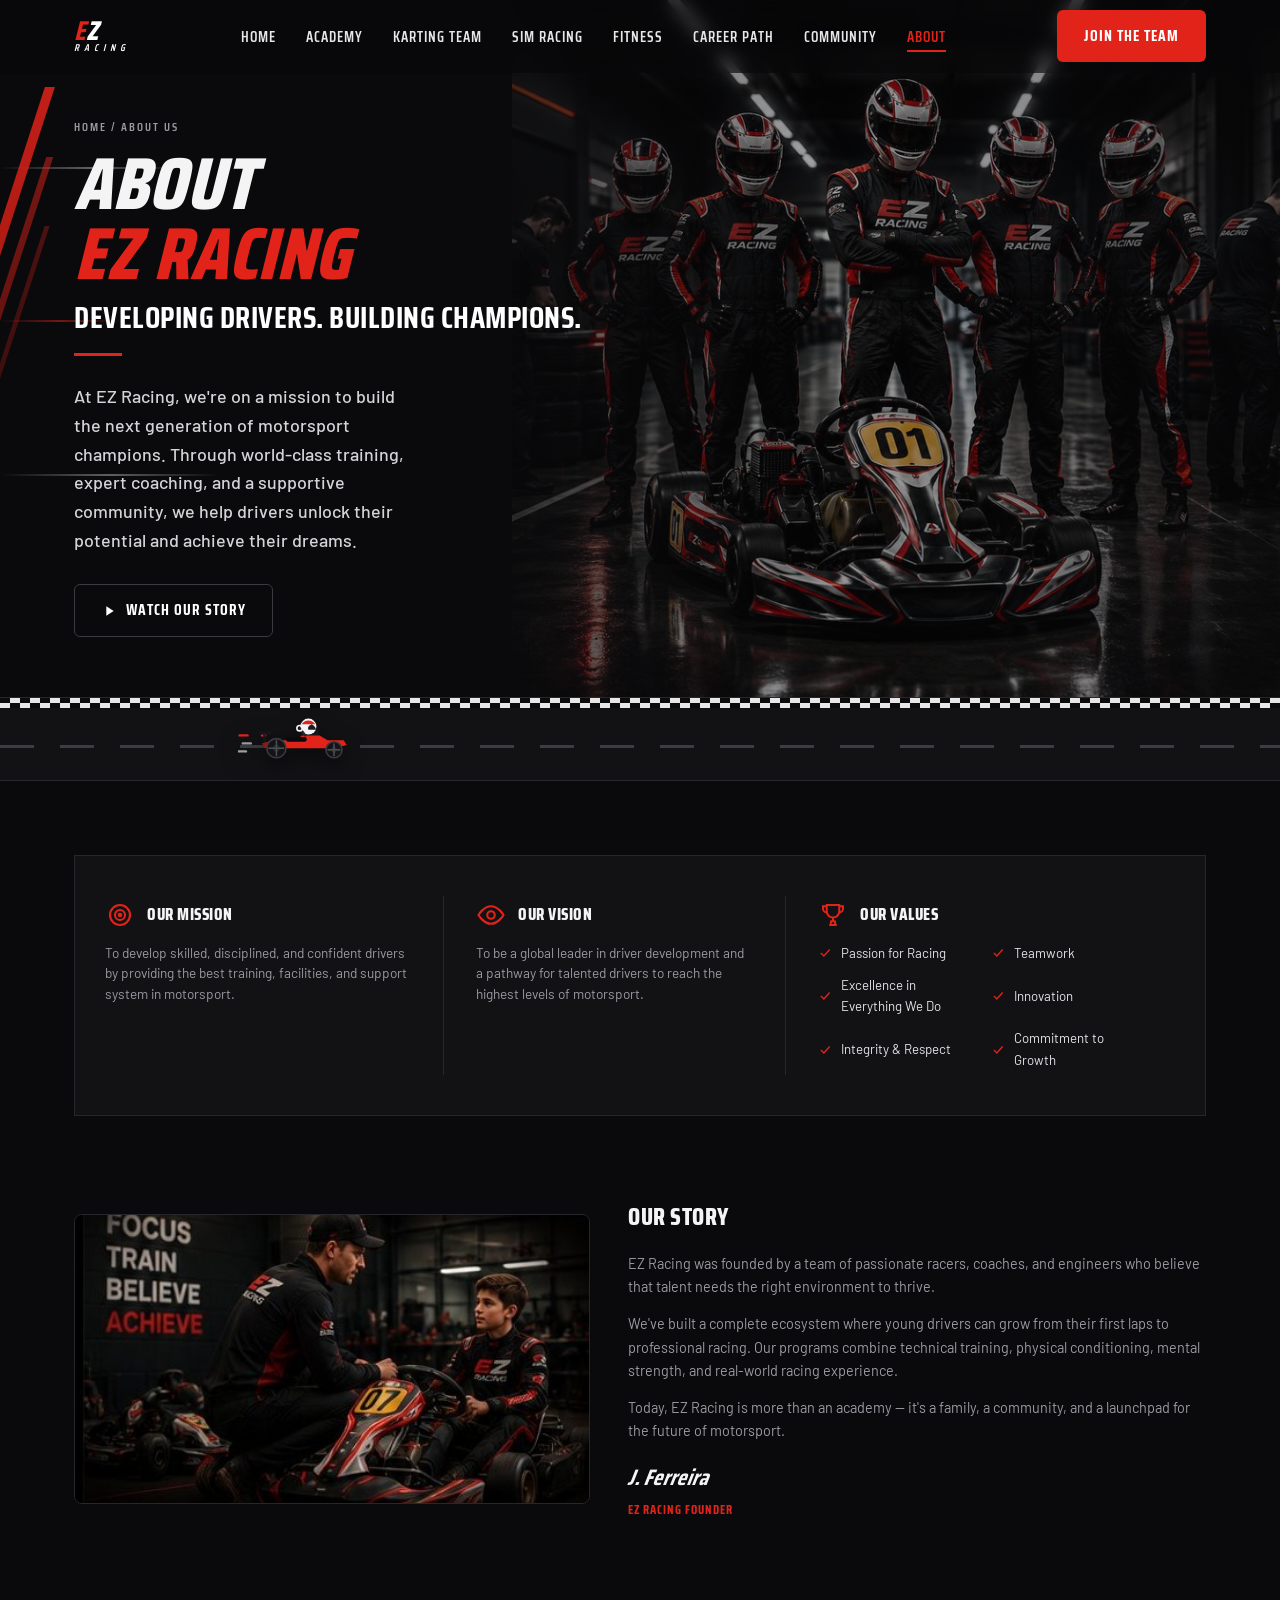
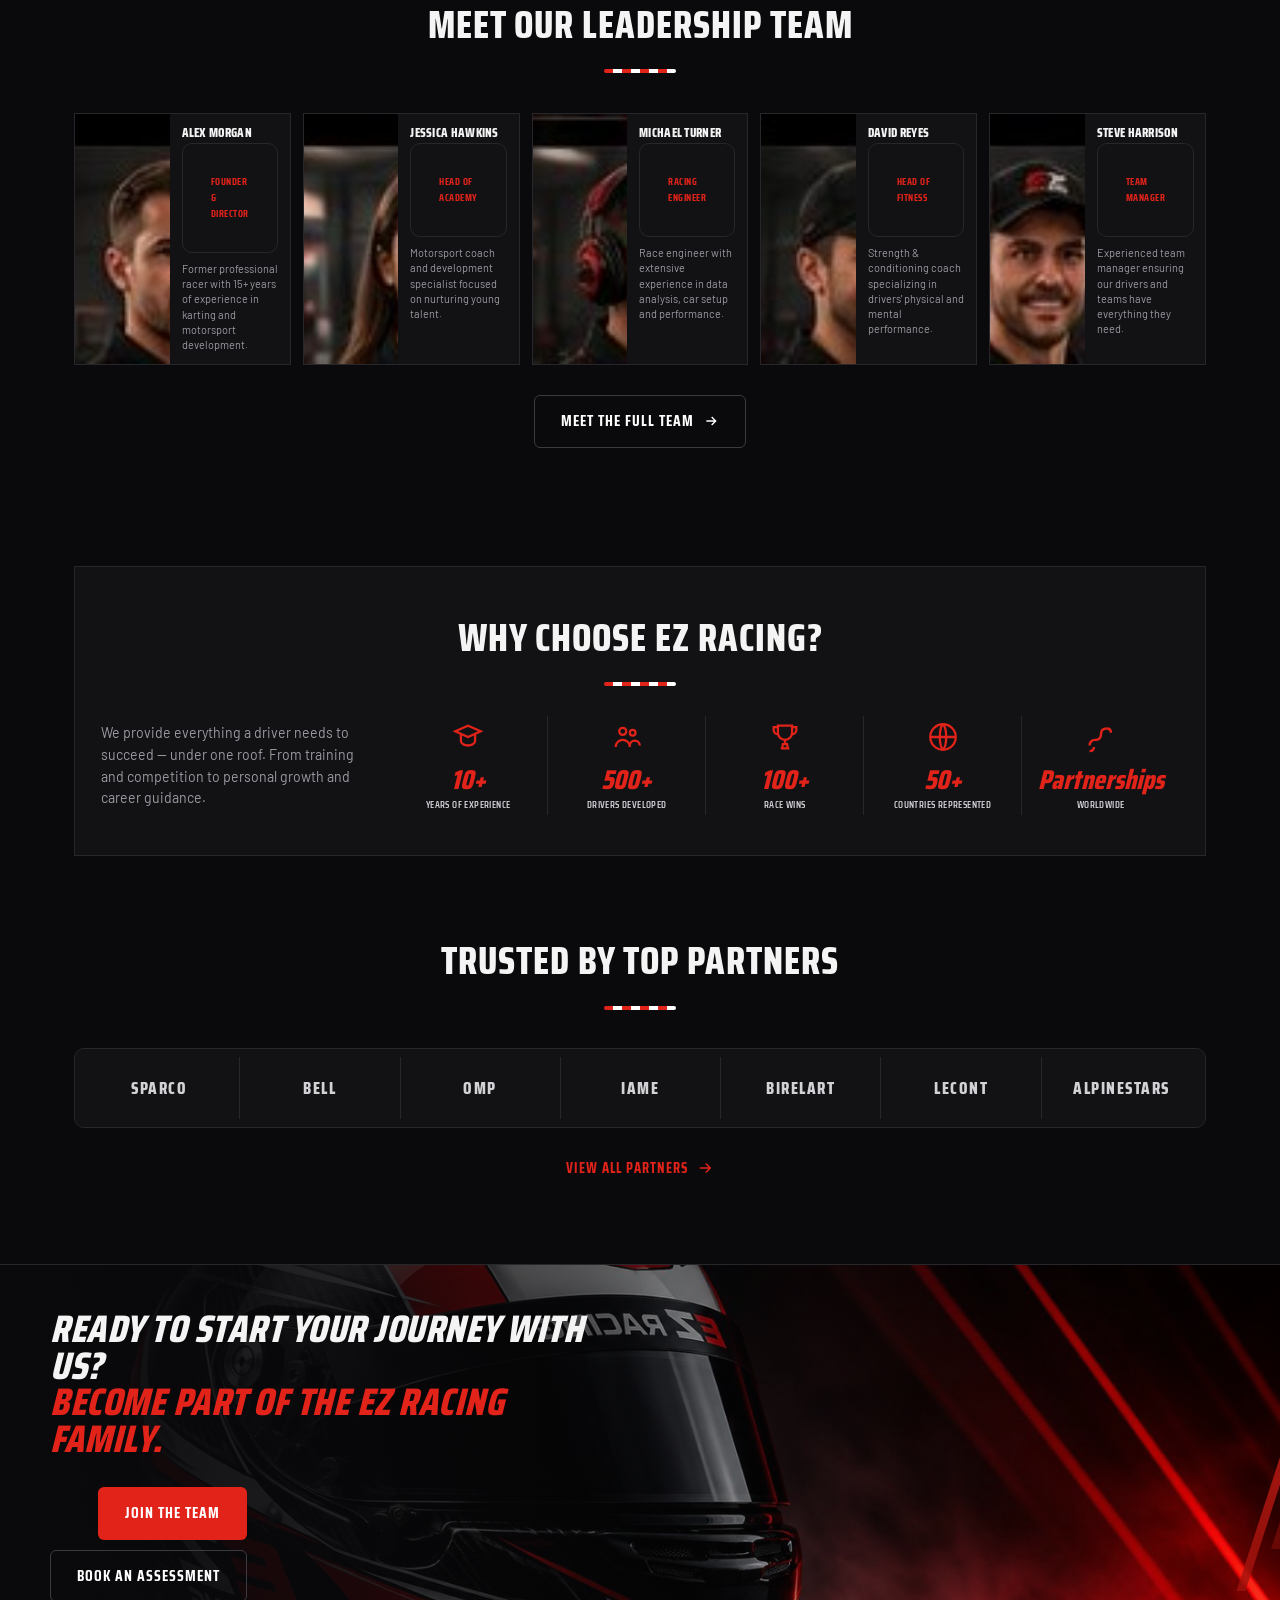
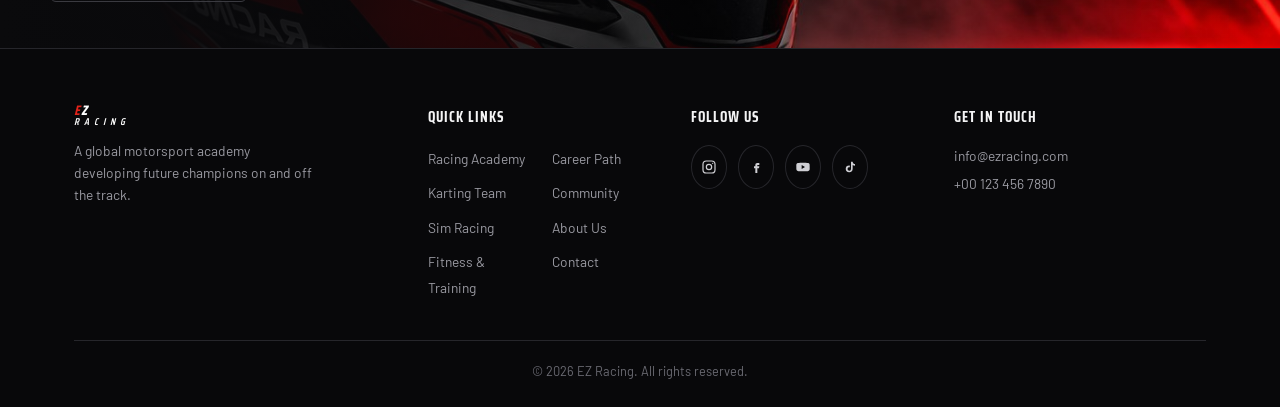
==== commit 8f2fa788: "Add files via upload" ====
--- a/about.html
+++ b/about.html
@@ -3,13 +3,31 @@
 <head>
 <meta charset="UTF-8">
 <meta name="viewport" content="width=device-width, initial-scale=1.0">
-<title>About — EZ Racing</title>
+<title>About EZ Racing | Our Story, Mission & Coaches</title>
+<meta name="description" content="Learn about EZ Racing — a motorsport development platform making racing accessible, structured and inspiring for kids and adults, led by experienced coaches.">
+<meta name="robots" content="index, follow">
+<meta name="theme-color" content="#0a0a0c">
+<link rel="canonical" href="https://www.ezracing.com/about.html">
+<link rel="icon" type="image/svg+xml" href="assets/img/favicon.svg">
+<meta property="og:type" content="website">
+<meta property="og:site_name" content="EZ Racing">
+<meta property="og:title" content="About EZ Racing | Our Story, Mission & Coaches">
+<meta property="og:description" content="Learn about EZ Racing — a motorsport development platform making racing accessible, structured and inspiring for kids and adults, led by experienced coaches.">
+<meta property="og:url" content="https://www.ezracing.com/about.html">
+<meta property="og:image" content="https://www.ezracing.com/assets/img/kart-hero.jpg">
+<meta name="twitter:card" content="summary_large_image">
+<meta name="twitter:title" content="About EZ Racing | Our Story, Mission & Coaches">
+<meta name="twitter:description" content="Learn about EZ Racing — a motorsport development platform making racing accessible, structured and inspiring for kids and adults, led by experienced coaches.">
+<meta name="twitter:image" content="https://www.ezracing.com/assets/img/kart-hero.jpg">
+<script type="application/ld+json">{"@context":"https://schema.org","@type":"WebPage","name":"About","url":"https://www.ezracing.com/about.html","description":"Learn about EZ Racing \u2014 a motorsport development platform making racing accessible, structured and inspiring for kids and adults, led by experienced coaches.","isPartOf":{"@type":"WebSite","name":"EZ Racing","url":"https://www.ezracing.com/"}}</script>
+<script type="application/ld+json">{"@context":"https://schema.org","@type":"BreadcrumbList","itemListElement":[{"@type":"ListItem","position":1,"name":"Home","item":"https://www.ezracing.com/"},{"@type":"ListItem","position":2,"name":"About","item":"https://www.ezracing.com/about.html"}]}</script>
 <link rel="preconnect" href="https://fonts.googleapis.com">
 <link rel="preconnect" href="https://fonts.gstatic.com" crossorigin>
 <link href="https://fonts.googleapis.com/css2?family=Saira+Condensed:ital,wght@0,500;0,600;0,700;0,800;1,700;1,800&family=Barlow:wght@400;500;600;700&display=swap" rel="stylesheet">
 <link rel="stylesheet" href="assets/css/styles.css">
 </head>
-<body><header id="hdr">
+<body>
+<a class="skip-link" href="#main-content">Skip to main content</a><header id="hdr">
   <div class="wrap nav">
     <a href="index.html" class="logo"><span class="e ez"><b>E</b>Z</span><small>RACING</small></a>
     <ul class="nav-links" id="navlinks">
@@ -28,8 +46,9 @@
     </div>
   </div>
 </header>
-<section class="hero hero-sub">
-  <div class="hero-bg"><div class="hero-kart"><img src="assets/img/karting-team.jpg" alt="EZ Racing team"></div></div>
+<section id="main-content" class="hero hero-sub">
+  <div class="speed-lines" aria-hidden="true"><i></i><i></i><i></i></div>
+  <div class="hero-bg"><div class="hero-kart"><img fetchpriority="high" decoding="async" src="assets/img/karting-team.jpg" alt="EZ Racing team"></div></div>
   <div class="slash"><i></i><i></i><i></i></div>
   <div class="wrap hero-inner">
     <div class="crumb"><a href="index.html">Home</a> / About Us</div>
@@ -42,6 +61,46 @@
   </div>
 </section>
 
+<!-- animated race kart divider -->
+<div class="track-strip" aria-hidden="true"><svg class="strip-kart" viewBox="0 0 150 70" xmlns="http://www.w3.org/2000/svg" aria-hidden="true" focusable="false">
+  <g class="speedline" stroke="#e2231a" stroke-width="3" stroke-linecap="round" stroke-dasharray="10 18">
+    <line x1="2" y1="38" x2="34" y2="38"/>
+    <line x1="6" y1="48" x2="30" y2="48" stroke="#9a9aa2"/>
+    <line x1="0" y1="58" x2="26" y2="58" stroke="#fff" opacity=".6"/>
+  </g>
+  <!-- driver body + helmet -->
+  <path d="M78 38 q4 -14 14 -14 q9 0 9 12 l0 6 z" fill="#16161a"/>
+  <g>
+    <circle cx="88" cy="27" r="10" fill="#f4f4f5"/>
+    <path d="M79.5 24 a10 10 0 0 1 17 0 z" fill="#e2231a"/>
+    <path d="M92 24 a10 10 0 0 1 5.6 7 l-9.6 0 q-2 -4 4 -7z" fill="#1c1c22"/>
+  </g>
+  <!-- chassis -->
+  <path d="M30 48 L46 44 L72 44 L80 38 L102 38 L112 44 L132 44 L136 50 L120 54 L46 54 Z" fill="#e2231a"/>
+  <path d="M30 48 L46 44 L46 54 L34 54 Z" fill="#9e120c"/>
+  <rect x="60" y="40" width="26" height="6" rx="3" fill="#0a0a0c"/>
+  <!-- steering -->
+  <line x1="84" y1="38" x2="78" y2="30" stroke="#26262b" stroke-width="3" stroke-linecap="round"/>
+  <circle cx="77" cy="29" r="3.4" fill="none" stroke="#f4f4f5" stroke-width="2"/>
+  <!-- rear wing -->
+  <rect x="26" y="33" width="16" height="4" rx="2" fill="#16161a"/>
+  <line x1="33" y1="37" x2="33" y2="46" stroke="#16161a" stroke-width="3"/>
+  <!-- wheels -->
+  <g class="wheel">
+    <circle cx="48" cy="54" r="12" fill="#141417" stroke="#3a3a40" stroke-width="2"/>
+    <circle cx="48" cy="54" r="4.4" fill="#26262b"/>
+    <line x1="48" y1="44" x2="48" y2="64" stroke="#4b4b52" stroke-width="2"/>
+    <line x1="38" y1="54" x2="58" y2="54" stroke="#4b4b52" stroke-width="2"/>
+  </g>
+  <g class="wheel">
+    <circle cx="120" cy="56" r="10" fill="#141417" stroke="#3a3a40" stroke-width="2"/>
+    <circle cx="120" cy="56" r="3.6" fill="#26262b"/>
+    <line x1="120" y1="48" x2="120" y2="64" stroke="#4b4b52" stroke-width="2"/>
+    <line x1="112" y1="56" x2="128" y2="56" stroke="#4b4b52" stroke-width="2"/>
+  </g>
+</svg></div>
+
+
 <section class="section">
   <div class="wrap">
     <div class="panel reveal" style="margin-top:0">
@@ -66,7 +125,7 @@
 <section class="section tight">
   <div class="wrap">
     <div class="story-grid">
-      <div class="story-img reveal" id="story"><img src="assets/img/about-story.jpg" alt="EZ Racing coaching"></div>
+      <div class="story-img reveal" id="story"><img loading="lazy" decoding="async" src="assets/img/about-story.jpg" alt="EZ Racing coaching"></div>
       <div class="story-text reveal">
         <h2>Our Story</h2>
         <p>EZ Racing was founded by a team of passionate racers, coaches, and engineers who believe that talent needs the right environment to thrive.</p>
@@ -82,11 +141,11 @@
 <section class="section tight">
   <div class="wrap">
     <h2 class="section-title reveal">Meet Our Leadership Team</h2>
-    <div class="lead-grid"><article class="leadcard reveal"><div class="m"><img src="assets/img/lead-alex.jpg" alt="Alex Morgan"></div><div class="b"><h3>Alex Morgan</h3><div class="role">Founder &amp; Director</div><p>Former professional racer with 15+ years of experience in karting and motorsport development.</p></div></article>
-<article class="leadcard reveal"><div class="m"><img src="assets/img/lead-jessica.jpg" alt="Jessica Hawkins"></div><div class="b"><h3>Jessica Hawkins</h3><div class="role">Head of Academy</div><p>Motorsport coach and development specialist focused on nurturing young talent.</p></div></article>
-<article class="leadcard reveal"><div class="m"><img src="assets/img/lead-michael.jpg" alt="Michael Turner"></div><div class="b"><h3>Michael Turner</h3><div class="role">Racing Engineer</div><p>Race engineer with extensive experience in data analysis, car setup and performance.</p></div></article>
-<article class="leadcard reveal"><div class="m"><img src="assets/img/lead-david.jpg" alt="David Reyes"></div><div class="b"><h3>David Reyes</h3><div class="role">Head of Fitness</div><p>Strength &amp; conditioning coach specializing in drivers' physical and mental performance.</p></div></article>
-<article class="leadcard reveal"><div class="m"><img src="assets/img/lead-steve.jpg" alt="Steve Harrison"></div><div class="b"><h3>Steve Harrison</h3><div class="role">Team Manager</div><p>Experienced team manager ensuring our drivers and teams have everything they need.</p></div></article></div>
+    <div class="lead-grid"><article class="leadcard reveal"><div class="m"><img loading="lazy" decoding="async" src="assets/img/lead-alex.jpg" alt="Alex Morgan"></div><div class="b"><h3>Alex Morgan</h3><div class="role">Founder &amp; Director</div><p>Former professional racer with 15+ years of experience in karting and motorsport development.</p></div></article>
+<article class="leadcard reveal"><div class="m"><img loading="lazy" decoding="async" src="assets/img/lead-jessica.jpg" alt="Jessica Hawkins"></div><div class="b"><h3>Jessica Hawkins</h3><div class="role">Head of Academy</div><p>Motorsport coach and development specialist focused on nurturing young talent.</p></div></article>
+<article class="leadcard reveal"><div class="m"><img loading="lazy" decoding="async" src="assets/img/lead-michael.jpg" alt="Michael Turner"></div><div class="b"><h3>Michael Turner</h3><div class="role">Racing Engineer</div><p>Race engineer with extensive experience in data analysis, car setup and performance.</p></div></article>
+<article class="leadcard reveal"><div class="m"><img loading="lazy" decoding="async" src="assets/img/lead-david.jpg" alt="David Reyes"></div><div class="b"><h3>David Reyes</h3><div class="role">Head of Fitness</div><p>Strength &amp; conditioning coach specializing in drivers' physical and mental performance.</p></div></article>
+<article class="leadcard reveal"><div class="m"><img loading="lazy" decoding="async" src="assets/img/lead-steve.jpg" alt="Steve Harrison"></div><div class="b"><h3>Steve Harrison</h3><div class="role">Team Manager</div><p>Experienced team manager ensuring our drivers and teams have everything they need.</p></div></article></div>
     <div style="text-align:center;margin-top:30px"><a href="drivers.html" class="btn btn-ghost">Meet The Full Team <svg viewBox="0 0 24 24" fill="none" stroke="currentColor" stroke-width="2"><path d="M5 12h14M13 6l6 6-6 6"/></svg></a></div>
   </div>
 </section>
@@ -112,7 +171,7 @@
 </section>
 
 <section class="cta">
-  <div class="cta-bg"><img class="cta-helmet" src="assets/img/helmet.jpg" alt="EZ Racing helmet"></div>
+  <div class="cta-bg"><img loading="lazy" decoding="async" class="cta-helmet" src="assets/img/helmet.jpg" alt="EZ Racing helmet"></div>
   <div class="slash-r"><i></i><i></i></div>
   <div class="wrap cta-inner">
     <div>
@@ -159,17 +218,8 @@
         <p>+00 123 456 7890</p>
       </div>
     </div>
-    <div class="foot-bottom">© 2025 EZ Racing. All rights reserved.</div>
-  </div>
-</footer><script>
-const hdr=document.getElementById('hdr');
-addEventListener('scroll',()=>hdr.classList.toggle('scrolled',scrollY>20));
-const burger=document.getElementById('burger'), nav=document.getElementById('navlinks');
-burger.addEventListener('click',()=>nav.classList.toggle('open'));
-nav.querySelectorAll('a').forEach(a=>a.addEventListener('click',()=>nav.classList.remove('open')));
-const io=new IntersectionObserver((es)=>{es.forEach((e,i)=>{if(e.isIntersecting){setTimeout(()=>e.target.classList.add('in'),(i%6)*70);io.unobserve(e.target)}});},{threshold:.12});
-document.querySelectorAll('.reveal').forEach(el=>io.observe(el));
-setTimeout(()=>document.querySelectorAll('.reveal:not(.in)').forEach(el=>el.classList.add('in')),2500);
-</script>
+    <div class="foot-bottom">© 2026 EZ Racing. All rights reserved.</div>
+  </div>
+</footer><script src="assets/js/main.js" defer></script>
 </body>
 </html>
--- a/assets/css/styles.css
+++ b/assets/css/styles.css
@@ -844,3 +844,157 @@
 @media(max-width:880px){.driver-grid{grid-template-columns:1fr}.drivercard{grid-template-columns:1fr}.drivercard .m{min-height:230px}}
 
 #story,#partners{scroll-margin-top:90px}
+
+/* ===== CLICKABLE OFFER CARDS + EXPANDABLE DETAIL PANELS ===== */
+a.ocard{display:flex;flex-direction:column;text-decoration:none;color:inherit}
+.ocard .arrow{transition:transform .25s var(--ease),color .25s var(--ease)}
+.ocard:hover .arrow{transform:translateX(5px);color:var(--red)}
+button.btn{border:0;cursor:pointer;font-family:inherit}
+button.link-red{border:0;background:none;cursor:pointer;font-family:inherit;padding:0}
+.detail{display:grid;grid-template-rows:0fr;transition:grid-template-rows .4s var(--ease),margin .4s var(--ease)}
+.detail.open{grid-template-rows:1fr;margin-top:16px}
+.detail-inner{overflow:hidden;min-height:0}
+.detail-box{background:var(--bg-2);border:1px solid var(--line);border-left:3px solid var(--red);border-radius:8px;padding:28px 32px}
+.detail-box h3{font-family:'Saira Condensed',sans-serif;font-weight:800;font-style:italic;text-transform:uppercase;font-size:1.35rem;letter-spacing:.5px;margin-bottom:12px}
+.detail-box>p{color:var(--muted);font-size:.92rem;line-height:1.6;margin-bottom:18px;max-width:74ch}
+.detail-box .dl{list-style:none;display:grid;grid-template-columns:1fr 1fr;gap:11px 26px;margin-bottom:22px}
+.detail-box .dl li{display:flex;gap:10px;align-items:flex-start;font-size:.88rem;color:#e3e3e7}
+.detail-box .dl li svg{width:16px;height:16px;color:var(--red);flex-shrink:0;margin-top:3px}
+.detail-toggle .tgl-less{display:none}
+.detail-toggle.is-open .tgl-more{display:none}
+.detail-toggle.is-open .tgl-less{display:inline}
+@media(max-width:680px){.detail-box .dl{grid-template-columns:1fr}}
+
+/* ════════════════════════════════════════════════
+   V2 UPGRADE — animations, racing elements, a11y
+   ════════════════════════════════════════════════ */
+
+/* ---- Accessibility & interaction quality ---- */
+.skip-link{
+  position:absolute;left:16px;top:-60px;z-index:1000;
+  background:var(--red);color:#fff;padding:12px 20px;border-radius:6px;
+  font-family:'Saira Condensed',sans-serif;font-weight:700;text-transform:uppercase;
+  letter-spacing:1px;transition:top .2s var(--ease);
+}
+.skip-link:focus{top:14px}
+:focus-visible{outline:3px solid var(--red-bright);outline-offset:3px;border-radius:4px}
+a,button{touch-action:manipulation}
+.btn,.nav-links a,.hamburger,.detail-toggle,.link-red,.socials a{min-height:44px}
+.btn:active{transform:translateY(0) scale(.97)}
+.ocard:active,.ecard:active{transform:scale(.985)}
+@media(hover:hover){
+  .nav-links a{position:relative}
+  .nav-links a::after{
+    content:"";position:absolute;left:0;bottom:2px;width:100%;height:2px;
+    background:var(--red);transform:scaleX(0);transform-origin:left;
+    transition:transform .25s var(--ease);
+  }
+  .nav-links a:hover::after,.nav-links a.active::after{transform:scaleX(1)}
+}
+
+/* ---- Reveal upgrade ---- */
+.reveal{opacity:0;transform:translateY(26px);transition:opacity .55s var(--ease),transform .55s var(--ease)}
+.reveal.in{opacity:1;transform:none}
+
+/* ---- Card hover energy ---- */
+.ocard{transition:transform .25s var(--ease),border-color .25s var(--ease),box-shadow .25s var(--ease)}
+.ocard:hover{transform:translateY(-6px);border-color:var(--red);box-shadow:0 18px 40px -18px rgba(226,35,26,.45)}
+.ocard:hover .arrow{transform:translateX(6px);color:var(--red-bright)}
+.ocard .arrow{transition:transform .25s var(--ease),color .25s var(--ease)}
+.ocard .ph img,.ecard .ph img{transition:transform .5s var(--ease)}
+.ocard:hover .ph img,.ecard:hover .ph img{transform:scale(1.06)}
+
+/* ---- Track strip divider with scroll-driven kart ---- */
+.track-strip{
+  position:relative;height:84px;overflow:hidden;
+  background:var(--bg-2);
+  border-top:1px solid var(--line);border-bottom:1px solid var(--line);
+}
+.track-strip::before{ /* checkered edges */
+  content:"";position:absolute;inset:0 0 auto 0;height:10px;opacity:.9;
+  background:
+    repeating-conic-gradient(#fff 0% 25%, #0a0a0c 0% 50%) 0 0 / 20px 10px;
+}
+.track-strip::after{ /* dashed centre line */
+  content:"";position:absolute;left:0;right:0;top:58%;height:3px;
+  background:repeating-linear-gradient(90deg,#3c3c44 0 34px,transparent 34px 60px);
+}
+.strip-kart{
+  position:absolute;left:0;top:50%;width:120px;height:auto;
+  transform:translateX(0);will-change:transform;margin-top:-34px;z-index:2;
+  filter:drop-shadow(0 8px 10px rgba(0,0,0,.5));
+}
+.strip-kart .wheel{transform-origin:center;transform-box:fill-box}
+.strip-kart.moving .wheel{animation:spin .5s linear infinite}
+.strip-kart .speedline{opacity:0;transition:opacity .3s}
+.strip-kart.moving .speedline{opacity:1;animation:dash .45s linear infinite}
+@keyframes spin{to{transform:rotate(360deg)}}
+@keyframes dash{from{stroke-dashoffset:0}to{stroke-dashoffset:-28}}
+
+/* ---- Animated helmet ---- */
+.helmet-float{width:min(180px,38vw);height:auto;animation:floaty 4.5s ease-in-out infinite}
+@keyframes floaty{0%,100%{transform:translateY(0) rotate(-2deg)}50%{transform:translateY(-12px) rotate(2deg)}}
+.helmet-float .visor-shine{animation:gleam 3.6s ease-in-out infinite}
+@keyframes gleam{0%,70%,100%{opacity:0;transform:translateX(-18px)}80%{opacity:.85}90%{opacity:0;transform:translateX(26px)}}
+.cta-art{
+  position:absolute;right:4%;bottom:-8px;z-index:2;pointer-events:none;
+  display:flex;align-items:flex-end;
+}
+@media(max-width:900px){.cta-art{display:none}}
+
+/* ---- Hero speed lines ---- */
+.hero .speed-lines{position:absolute;inset:0;z-index:1;pointer-events:none;overflow:hidden}
+.hero .speed-lines i{
+  position:absolute;height:2px;border-radius:2px;
+  background:linear-gradient(90deg,transparent,rgba(255,255,255,.35),transparent);
+  animation:zoomline 2.8s linear infinite;
+}
+.hero .speed-lines i:nth-child(1){top:24%;width:180px;animation-delay:0s}
+.hero .speed-lines i:nth-child(2){top:46%;width:120px;animation-delay:.9s;background:linear-gradient(90deg,transparent,rgba(226,35,26,.5),transparent)}
+.hero .speed-lines i:nth-child(3){top:68%;width:220px;animation-delay:1.7s}
+@keyframes zoomline{from{left:-240px}to{left:110%}}
+
+/* ---- Section eyebrow flag accent ---- */
+.section-title::after{
+  background:
+    repeating-linear-gradient(90deg,var(--red) 0 9px,#fff 9px 18px);
+  height:4px;width:72px;border-radius:2px;
+}
+
+/* ---- Detail toggle affordance ---- */
+.detail-toggle{position:relative}
+.detail-toggle::before{
+  content:"";display:inline-block;width:8px;height:8px;margin-right:2px;
+  border-right:2px solid currentColor;border-bottom:2px solid currentColor;
+  transform:rotate(45deg) translateY(-2px);transition:transform .25s var(--ease);
+}
+.detail-toggle.is-open::before{transform:rotate(-135deg) translateY(-2px)}
+.detail-box{animation:none}
+.detail.open .detail-box{animation:detailIn .45s var(--ease) both}
+@keyframes detailIn{from{opacity:.4;transform:translateY(8px)}to{opacity:1;transform:none}}
+
+/* ---- Button shimmer on primary CTA hover ---- */
+.btn-red{position:relative;overflow:hidden}
+.btn-red::after{
+  content:"";position:absolute;top:0;left:-80%;width:50%;height:100%;
+  background:linear-gradient(105deg,transparent,rgba(255,255,255,.35),transparent);
+  transform:skewX(-20deg);transition:left .45s var(--ease);
+}
+.btn-red:hover::after{left:130%}
+
+/* ---- Reduced motion: switch it all off ---- */
+@media(prefers-reduced-motion:reduce){
+  *,*::before,*::after{animation-duration:.01ms !important;animation-iteration-count:1 !important;transition-duration:.01ms !important;scroll-behavior:auto !important}
+  .reveal{opacity:1;transform:none}
+  .hero .speed-lines{display:none}
+  .strip-kart{transform:translateX(40%) !important}
+}
+
+/* ---- Small-mobile grid fixes (overflow) ---- */
+.need-grid>*,.lead-grid>*,.why-stats>*{min-width:0}
+@media(max-width:520px){
+  .need-grid{grid-template-columns:1fr}
+  .lead-grid{grid-template-columns:1fr 1fr}
+  .why-stats{grid-template-columns:repeat(2,1fr);gap:16px 12px}
+  .why-stats .action-stat{border-left:0;padding:4px 0}
+}
